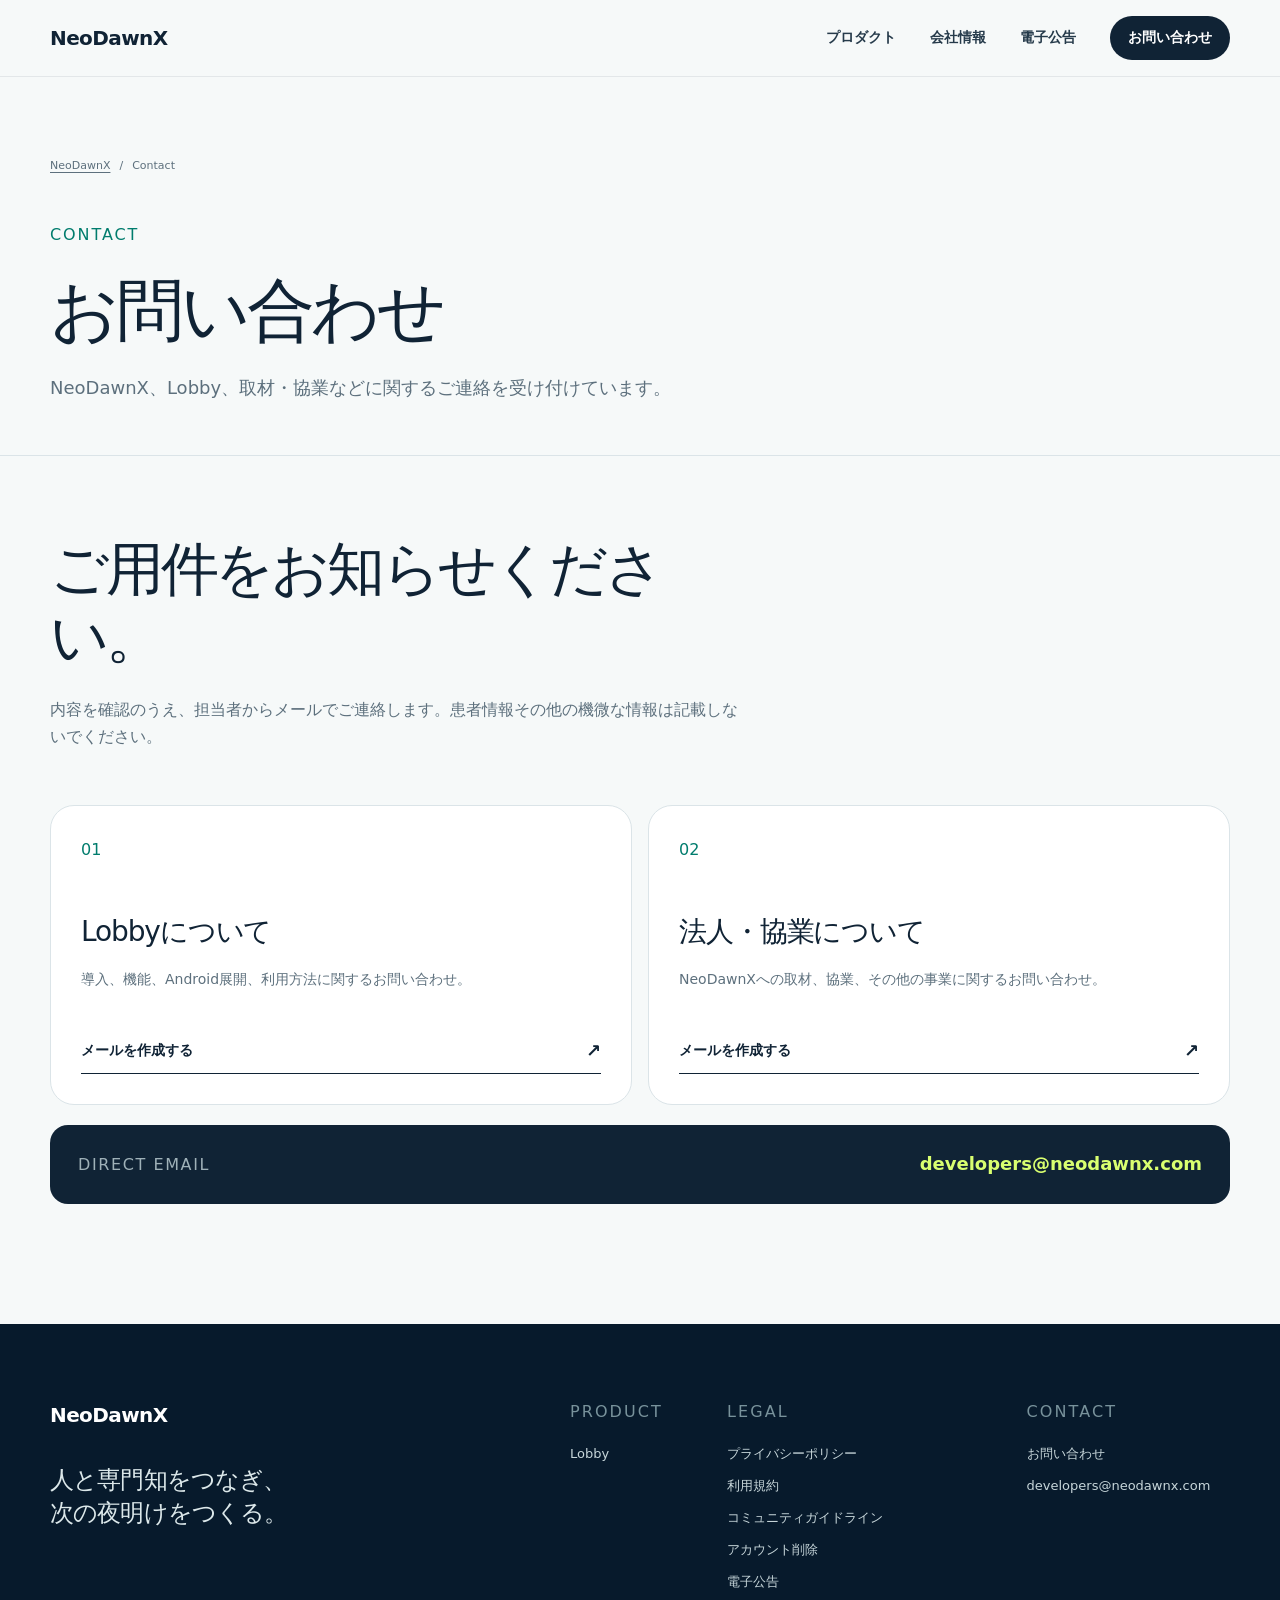
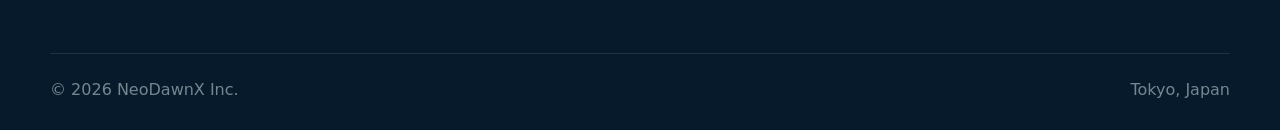
==== contact/index.html @ e112dde9 "deploy: publish NeoDawnX corporate site" ====
<!DOCTYPE html><html lang="ja"><head><meta charSet="utf-8"/><meta name="viewport" content="width=device-width, initial-scale=1"/><link rel="stylesheet" href="/assets/index-BKm-Yd5e.css" data-rsc-css-href="/assets/index-BKm-Yd5e.css" data-precedence="vite-rsc/importer-resources"/><link rel="modulepreload" href="/assets/layout-segment-context-Dtve6tz0.js" crossorigin=""/><link rel="modulepreload" href="/assets/rolldown-runtime-S-ySWqyJ.js" crossorigin=""/><link rel="modulepreload" href="/assets/index-BiZOtPuk.js" crossorigin=""/><link rel="modulepreload" href="/assets/framework-DjPHiq1u.js" crossorigin=""/><title>お問い合わせ | NeoDawnX</title><meta name="description" content="株式会社NeoDawnXおよびLobbyに関するお問い合わせ窓口です。"/><meta property="og:title" content="NeoDawnX — 次の夜明けをつくる"/><meta property="og:description" content="人と専門知をつなぎ、新しい協働の場をつくる。"/><meta property="og:site_name" content="NeoDawnX"/><meta property="og:type" content="website"/><meta property="og:locale" content="ja_JP"/><meta property="og:image" content="https://neodawnx.com/og.png"/><meta property="og:image:width" content="1200"/><meta property="og:image:height" content="630"/><meta property="og:image:alt" content="NeoDawnX — 次の夜明けをつくる"/><meta name="twitter:card" content="summary_large_image"/><meta name="twitter:title" content="NeoDawnX — 次の夜明けをつくる"/><meta name="twitter:description" content="人と専門知をつなぎ、新しい協働の場をつくる。"/><meta name="twitter:image" content="https://neodawnx.com/og.png"/><script>self.__VINEXT_RSC_PARAMS__={}</script><script>self.__VINEXT_RSC_NAV__={"pathname":"/contact","searchParams":[]}</script><link rel="modulepreload" href="/assets/index-BiZOtPuk.js" />
<link rel="preload" href="/assets/_vinext_fonts/geist-8ac0455e797f/geist-ff2310f5.woff2" as="font" type="font/woff2" crossorigin />
<link rel="preload" href="/assets/_vinext_fonts/geist-8ac0455e797f/geist-875ccdd4.woff2" as="font" type="font/woff2" crossorigin />
<link rel="preload" href="/assets/_vinext_fonts/geist-8ac0455e797f/geist-52306abf.woff2" as="font" type="font/woff2" crossorigin />
<link rel="preload" href="/assets/_vinext_fonts/geist-8ac0455e797f/geist-001175b1.woff2" as="font" type="font/woff2" crossorigin />
<link rel="preload" href="/assets/_vinext_fonts/geist-8ac0455e797f/geist-98bbbccb.woff2" as="font" type="font/woff2" crossorigin />
<link rel="preload" href="/assets/_vinext_fonts/geist-mono-00e989178794/geist-mono-f6b33328.woff2" as="font" type="font/woff2" crossorigin />
<link rel="preload" href="/assets/_vinext_fonts/geist-mono-00e989178794/geist-mono-44e03052.woff2" as="font" type="font/woff2" crossorigin />
<link rel="preload" href="/assets/_vinext_fonts/geist-mono-00e989178794/geist-mono-0638449e.woff2" as="font" type="font/woff2" crossorigin />
<link rel="preload" href="/assets/_vinext_fonts/geist-mono-00e989178794/geist-mono-971fb274.woff2" as="font" type="font/woff2" crossorigin />
<link rel="preload" href="/assets/_vinext_fonts/geist-mono-00e989178794/geist-mono-44745446.woff2" as="font" type="font/woff2" crossorigin />
<link rel="preload" href="/assets/_vinext_fonts/geist-mono-00e989178794/geist-mono-013b2f2f.woff2" as="font" type="font/woff2" crossorigin />
<style data-vinext-fonts>/* cyrillic-ext */
@font-face {
  font-family: 'Geist';
  font-style: normal;
  font-weight: 100 900;
  font-display: swap;
  src: url(/assets/_vinext_fonts/geist-8ac0455e797f/geist-ff2310f5.woff2) format('woff2');
  unicode-range: U+0460-052F, U+1C80-1C8A, U+20B4, U+2DE0-2DFF, U+A640-A69F, U+FE2E-FE2F;
}
/* cyrillic */
@font-face {
  font-family: 'Geist';
  font-style: normal;
  font-weight: 100 900;
  font-display: swap;
  src: url(/assets/_vinext_fonts/geist-8ac0455e797f/geist-875ccdd4.woff2) format('woff2');
  unicode-range: U+0301, U+0400-045F, U+0490-0491, U+04B0-04B1, U+2116;
}
/* vietnamese */
@font-face {
  font-family: 'Geist';
  font-style: normal;
  font-weight: 100 900;
  font-display: swap;
  src: url(/assets/_vinext_fonts/geist-8ac0455e797f/geist-52306abf.woff2) format('woff2');
  unicode-range: U+0102-0103, U+0110-0111, U+0128-0129, U+0168-0169, U+01A0-01A1, U+01AF-01B0, U+0300-0301, U+0303-0304, U+0308-0309, U+0323, U+0329, U+1EA0-1EF9, U+20AB;
}
/* latin-ext */
@font-face {
  font-family: 'Geist';
  font-style: normal;
  font-weight: 100 900;
  font-display: swap;
  src: url(/assets/_vinext_fonts/geist-8ac0455e797f/geist-001175b1.woff2) format('woff2');
  unicode-range: U+0100-02BA, U+02BD-02C5, U+02C7-02CC, U+02CE-02D7, U+02DD-02FF, U+0304, U+0308, U+0329, U+1D00-1DBF, U+1E00-1E9F, U+1EF2-1EFF, U+2020, U+20A0-20AB, U+20AD-20C0, U+2113, U+2C60-2C7F, U+A720-A7FF;
}
/* latin */
@font-face {
  font-family: 'Geist';
  font-style: normal;
  font-weight: 100 900;
  font-display: swap;
  src: url(/assets/_vinext_fonts/geist-8ac0455e797f/geist-98bbbccb.woff2) format('woff2');
  unicode-range: U+0000-00FF, U+0131, U+0152-0153, U+02BB-02BC, U+02C6, U+02DA, U+02DC, U+0304, U+0308, U+0329, U+2000-206F, U+20AC, U+2122, U+2191, U+2193, U+2212, U+2215, U+FEFF, U+FFFD;
}

.__font_geist_0tvmz3h { font-family: 'Geist', sans-serif; }

.__variable_geist_0tvmz3h { --font-geist-sans: 'Geist', sans-serif; }

/* cyrillic-ext */
@font-face {
  font-family: 'Geist Mono';
  font-style: normal;
  font-weight: 100 900;
  font-display: swap;
  src: url(/assets/_vinext_fonts/geist-mono-00e989178794/geist-mono-f6b33328.woff2) format('woff2');
  unicode-range: U+0460-052F, U+1C80-1C8A, U+20B4, U+2DE0-2DFF, U+A640-A69F, U+FE2E-FE2F;
}
/* cyrillic */
@font-face {
  font-family: 'Geist Mono';
  font-style: normal;
  font-weight: 100 900;
  font-display: swap;
  src: url(/assets/_vinext_fonts/geist-mono-00e989178794/geist-mono-44e03052.woff2) format('woff2');
  unicode-range: U+0301, U+0400-045F, U+0490-0491, U+04B0-04B1, U+2116;
}
/* symbols2 */
@font-face {
  font-family: 'Geist Mono';
  font-style: normal;
  font-weight: 100 900;
  font-display: swap;
  src: url(/assets/_vinext_fonts/geist-mono-00e989178794/geist-mono-0638449e.woff2) format('woff2');
  unicode-range: U+2000-2001, U+2004-2008, U+200A, U+23B8-23BD, U+2500-259F;
}
/* vietnamese */
@font-face {
  font-family: 'Geist Mono';
  font-style: normal;
  font-weight: 100 900;
  font-display: swap;
  src: url(/assets/_vinext_fonts/geist-mono-00e989178794/geist-mono-971fb274.woff2) format('woff2');
  unicode-range: U+0102-0103, U+0110-0111, U+0128-0129, U+0168-0169, U+01A0-01A1, U+01AF-01B0, U+0300-0301, U+0303-0304, U+0308-0309, U+0323, U+0329, U+1EA0-1EF9, U+20AB;
}
/* latin-ext */
@font-face {
  font-family: 'Geist Mono';
  font-style: normal;
  font-weight: 100 900;
  font-display: swap;
  src: url(/assets/_vinext_fonts/geist-mono-00e989178794/geist-mono-44745446.woff2) format('woff2');
  unicode-range: U+0100-02BA, U+02BD-02C5, U+02C7-02CC, U+02CE-02D7, U+02DD-02FF, U+0304, U+0308, U+0329, U+1D00-1DBF, U+1E00-1E9F, U+1EF2-1EFF, U+2020, U+20A0-20AB, U+20AD-20C0, U+2113, U+2C60-2C7F, U+A720-A7FF;
}
/* latin */
@font-face {
  font-family: 'Geist Mono';
  font-style: normal;
  font-weight: 100 900;
  font-display: swap;
  src: url(/assets/_vinext_fonts/geist-mono-00e989178794/geist-mono-013b2f2f.woff2) format('woff2');
  unicode-range: U+0000-00FF, U+0131, U+0152-0153, U+02BB-02BC, U+02C6, U+02DA, U+02DC, U+0304, U+0308, U+0329, U+2000-206F, U+20AC, U+2122, U+2191, U+2193, U+2212, U+2215, U+FEFF, U+FFFD;
}

.__font_geist_mono_1diim1n { font-family: 'Geist Mono', sans-serif; }

.__variable_geist_mono_1diim1n { --font-geist-mono: 'Geist Mono', sans-serif; }
</style>
</head><body class="__variable_geist_0tvmz3h __variable_geist_mono_1diim1n"><header class="site-header"><div class="shell header-inner"><a href="/" class="brand" aria-label="NeoDawnX ホーム">NeoDawnX</a><nav class="desktop-nav" aria-label="メインナビゲーション"><a href="/products">プロダクト</a><a href="/#company">会社情報</a><a href="/koukoku">電子公告</a><a class="nav-cta" href="/contact">お問い合わせ</a></nav><details class="mobile-nav"><summary aria-label="メニューを開く">Menu</summary><nav aria-label="モバイルナビゲーション"><a href="/products">プロダクト</a><a href="/#company">会社情報</a><a href="/koukoku">電子公告</a><a href="/contact">お問い合わせ</a></nav></details></div></header><main><section class="legal-hero"><div class="shell"><div class="breadcrumbs"><a href="/">NeoDawnX</a><span>/</span><span>Contact</span></div><p class="eyebrow">Contact</p><h1>お問い合わせ</h1><p class="legal-lead">NeoDawnX、Lobby、取材・協業などに関するご連絡を受け付けています。</p></div></section><section class="contact-page shell"><div class="contact-page-intro"><h2>ご用件をお知らせください。</h2><p>内容を確認のうえ、担当者からメールでご連絡します。患者情報その他の機微な情報は記載しないでください。</p></div><div class="contact-options"><article><span>01</span><h3>Lobbyについて</h3><p>導入、機能、Android展開、利用方法に関するお問い合わせ。</p><a href="mailto:developers@neodawnx.com?subject=Lobbyについてのお問い合わせ">メールを作成する <b>↗</b></a></article><article><span>02</span><h3>法人・協業について</h3><p>NeoDawnXへの取材、協業、その他の事業に関するお問い合わせ。</p><a href="mailto:developers@neodawnx.com?subject=NeoDawnXへのお問い合わせ">メールを作成する <b>↗</b></a></article></div><div class="contact-direct"><span>Direct email</span><a href="mailto:developers@neodawnx.com">developers@neodawnx.com</a></div></section></main><footer class="site-footer"><div class="shell footer-grid"><div><a href="/" class="brand brand-light">NeoDawnX</a><p class="footer-statement">人と専門知をつなぎ、<br/>次の夜明けをつくる。</p></div><div class="footer-links"><div><p class="footer-label">Product</p><a href="/products/lobby">Lobby</a></div><div><p class="footer-label">Legal</p><a href="/legal/lobby/privacy">プライバシーポリシー</a><a href="/legal/lobby/terms">利用規約</a><a href="/legal/lobby/community-guidelines">コミュニティガイドライン</a><a href="/legal/lobby/account-deletion">アカウント削除</a><a href="/koukoku">電子公告</a></div><div><p class="footer-label">Contact</p><a href="/contact">お問い合わせ</a><a href="mailto:developers@neodawnx.com">developers@neodawnx.com</a></div></div></div><div class="shell footer-bottom"><span>© <!-- -->2026<!-- --> NeoDawnX Inc.</span><span>Tokyo, Japan</span></div></footer><script id="_R_">import("/assets/index-BiZOtPuk.js")</script></body></html><script>self.__VINEXT_RSC_CHUNKS__=self.__VINEXT_RSC_CHUNKS__||[];self.__VINEXT_RSC_CHUNKS__.push("2:I[\"8c0f216c4604\",[],\"Children\",1]\n3:I[\"15c18cfaeeff\",[],\"LayoutSegmentProvider\",1]\n4:I[\"8c0f216c4604\",[],\"Slot\",1]\n5:I[\"593f344dc510\",[],\"RedirectBoundary\",1]\n:HL[\"/assets/index-BKm-Yd5e.css\",\"style\"]\n")</script><script>self.__VINEXT_RSC_CHUNKS__=self.__VINEXT_RSC_CHUNKS__||[];self.__VINEXT_RSC_CHUNKS__.push("0:{\"__route\":\"route:/contact\",\"__interceptionContext\":null,\"__layoutIds\":[\"layout:/\"],\"__rootLayout\":\"/\",\"page:/contact\":\"$L1\",\"layout:/\":[[[[\"$\",\"link\",\"css:/assets/index-BKm-Yd5e.css\",{\"rel\":\"stylesheet\",\"precedence\":\"vite-rsc/importer-resources\",\"href\":\"/assets/index-BKm-Yd5e.css\",\"data-rsc-css-href\":\"/assets/index-BKm-Yd5e.css\"}],\"$undefined\"],[\"$\",\"html\",null,{\"lang\":\"ja\",\"children\":[\"$\",\"body\",null,{\"className\":\"__variable_geist_0tvmz3h __variable_geist_mono_1diim1n\",\"children\":[\"$\",\"$L2\",null,{}]}]}]],null],\"route:/contact\":[[[\"$\",\"meta\",null,{\"charSet\":\"utf-8\"}],[[\"$\",\"title\",\"0\",{\"children\":\"お問い合わせ | NeoDawnX\"}],[\"$\",\"meta\",\"1\",{\"name\":\"description\",\"content\":\"株式会社NeoDawnXおよびLobbyに関するお問い合わせ窓口です。\"}],[\"$\",\"meta\",\"2\",{\"property\":\"og:title\",\"content\":\"NeoDawnX — 次の夜明けをつくる\"}],[\"$\",\"meta\",\"3\",{\"property\":\"og:description\",\"content\":\"人と専門知をつなぎ、新しい協働の場をつくる。\"}],[\"$\",\"meta\",\"4\",{\"property\":\"og:site_name\",\"content\":\"NeoDawnX\"}],[\"$\",\"meta\",\"5\",{\"property\":\"og:type\",\"content\":\"website\"}],[\"$\",\"meta\",\"6\",{\"property\":\"og:locale\",\"content\":\"ja_JP\"}],[\"$\",\"meta\",\"7\",{\"property\":\"og:image\",\"content\":\"https://neodawnx.com/og.png\"}],[\"$\",\"meta\",\"8\",{\"property\":\"og:image:width\",\"content\":\"1200\"}],[\"$\",\"meta\",\"9\",{\"property\":\"og:image:height\",\"content\":\"630\"}],[\"$\",\"meta\",\"10\",{\"property\":\"og:image:alt\",\"content\":\"NeoDawnX — 次の夜明けをつくる\"}],[\"$\",\"meta\",\"11\",{\"name\":\"twitter:card\",\"content\":\"summary_large_image\"}],[\"$\",\"meta\",\"12\",{\"name\":\"twitter:title\",\"content\":\"NeoDawnX — 次の夜明けをつくる\"}],[\"$\",\"meta\",\"13\",{\"name\":\"twitter:description\",\"content\":\"人と専門知をつなぎ、新しい協働の場をつくる。\"}],[\"$\",\"meta\",\"14\",{\"name\":\"twitter:image\",\"content\":\"https://neodawnx.com/og.png\"}]],[[\"$\",\"meta\",\"0\",{\"name\":\"viewport\",\"content\":\"width=device-width, initial-scale=1\"}]]],[\"$\",\"$L3\",null,{\"segmentMap\":{\"children\":[\"contact\"]},\"children\":[\"$\",\"$L4\",null,{\"id\":\"layout:/\",\"parallelSlots\":\"$undefined\",\"children\":[\"$\",\"$L5\",null,{\"children\":[\"$\",\"$L3\",null,{\"segmentMap\":{\"children\":[]},\"children\":[\"$\",\"$L4\",null,{\"id\":\"page:/contact\"}]}]}]}]}]],\"__layoutFlags\":{\"layout:/\":\"s\"},\"__artifactCompatibility\":{\"schemaVersion\":1,\"graphVersion\":\"app-route-graph:dquwgoyryjrs\",\"deploymentVersion\":\"84a11cf2-878e-4171-9d61-734fe4648c07\",\"appElementsSchemaVersion\":1,\"rscPayloadSchemaVersion\":1,\"rootBoundaryId\":\"/\",\"renderEpoch\":null}}\n")</script><script>self.__VINEXT_RSC_CHUNKS__=self.__VINEXT_RSC_CHUNKS__||[];self.__VINEXT_RSC_CHUNKS__.push("1:[[\"$\",\"header\",null,{\"className\":\"site-header\",\"children\":[\"$\",\"div\",null,{\"className\":\"shell header-inner\",\"children\":[[\"$\",\"a\",null,{\"href\":\"/\",\"className\":\"brand\",\"aria-label\":\"NeoDawnX ホーム\",\"children\":\"NeoDawnX\"}],[\"$\",\"nav\",null,{\"className\":\"desktop-nav\",\"aria-label\":\"メインナビゲーション\",\"children\":[[\"$\",\"a\",null,{\"href\":\"/products\",\"children\":\"プロダクト\"}],[\"$\",\"a\",null,{\"href\":\"/#company\",\"children\":\"会社情報\"}],[\"$\",\"a\",null,{\"href\":\"/koukoku\",\"children\":\"電子公告\"}],[\"$\",\"a\",null,{\"className\":\"nav-cta\",\"href\":\"/contact\",\"children\":\"お問い合わせ\"}]]}],[\"$\",\"details\",null,{\"className\":\"mobile-nav\",\"children\":[[\"$\",\"summary\",null,{\"aria-label\":\"メニューを開く\",\"children\":\"Menu\"}],[\"$\",\"nav\",null,{\"aria-label\":\"モバイルナビゲーション\",\"children\":[[\"$\",\"a\",null,{\"href\":\"/products\",\"children\":\"プロダクト\"}],[\"$\",\"a\",null,{\"href\":\"/#company\",\"children\":\"会社情報\"}],[\"$\",\"a\",null,{\"href\":\"/koukoku\",\"children\":\"電子公告\"}],[\"$\",\"a\",null,{\"href\":\"/contact\",\"children\":\"お問い合わせ\"}]]}]]}]]}]}],[\"$\",\"main\",null,{\"children\":[[\"$\",\"section\",null,{\"className\":\"legal-hero\",\"children\":[\"$\",\"div\",null,{\"className\":\"shell\",\"children\":[[\"$\",\"div\",null,{\"className\":\"breadcrumbs\",\"children\":[[\"$\",\"a\",null,{\"href\":\"/\",\"children\":\"NeoDawnX\"}],[\"$\",\"span\",null,{\"children\":\"/\"}],[\"$\",\"span\",null,{\"children\":\"Contact\"}]]}],[\"$\",\"p\",null,{\"className\":\"eyebrow\",\"children\":\"Contact\"}],[\"$\",\"h1\",null,{\"children\":\"お問い合わせ\"}],[\"$\",\"p\",null,{\"className\":\"legal-lead\",\"children\":\"NeoDawnX、Lobby、取材・協業などに関するご連絡を受け付けています。\"}]]}]}],[\"$\",\"section\",null,{\"className\":\"contact-page shell\",\"children\":[[\"$\",\"div\",null,{\"className\":\"contact-page-intro\",\"children\":[[\"$\",\"h2\",null,{\"children\":\"ご用件をお知らせください。\"}],[\"$\",\"p\",null,{\"children\":\"内容を確認のうえ、担当者からメールでご連絡します。患者情報その他の機微な情報は記載しないでください。\"}]]}],[\"$\",\"div\",null,{\"className\":\"contact-options\",\"children\":[[\"$\",\"article\",null,{\"children\":[[\"$\",\"span\",null,{\"children\":\"01\"}],[\"$\",\"h3\",null,{\"children\":\"Lobbyについて\"}],[\"$\",\"p\",null,{\"children\":\"導入、機能、Android展開、利用方法に関するお問い合わせ。\"}],[\"$\",\"a\",null,{\"href\":\"mailto:developers@neodawnx.com?subject=Lobbyについてのお問い合わせ\",\"children\":[\"メールを作成する \",[\"$\",\"b\",null,{\"children\":\"↗\"}]]}]]}],[\"$\",\"article\",null,{\"children\":[[\"$\",\"span\",null,{\"children\":\"02\"}],[\"$\",\"h3\",null,{\"children\":\"法人・協業について\"}],[\"$\",\"p\",null,{\"children\":\"NeoDawnXへの取材、協業、その他の事業に関するお問い合わせ。\"}],[\"$\",\"a\",null,{\"href\":\"mailto:developers@neodawnx.com?subject=NeoDawnXへのお問い合わせ\",\"children\":[\"メールを作成する \",[\"$\",\"b\",null,{\"children\":\"↗\"}]]}]]}]]}],[\"$\",\"div\",null,{\"className\":\"contact-direct\",\"children\":[[\"$\",\"span\",null,{\"children\":\"Direct email\"}],[\"$\",\"a\",null,{\"href\":\"mailto:developers@neodawnx.com\",\"children\":\"developers@neodawnx.com\"}]]}]]}]]}],[\"$\",\"footer\",null,{\"className\":\"site-footer\",\"children\":[[\"$\",\"div\",null,{\"className\":\"shell footer-grid\",\"children\":[[\"$\",\"div\",null,{\"children\":[[\"$\",\"a\",null,{\"href\":\"/\",\"className\":\"brand brand-light\",\"children\":\"NeoDawnX\"}],[\"$\",\"p\",null,{\"className\":\"footer-statement\",\"children\":[\"人と専門知をつなぎ、\",[\"$\",\"br\",null,{}],\"次の夜明けをつくる。\"]}]]}],[\"$\",\"div\",null,{\"className\":\"footer-links\",\"children\":[[\"$\",\"div\",null,{\"children\":[[\"$\",\"p\",null,{\"className\":\"footer-label\",\"children\":\"Product\"}],[\"$\",\"a\",null,{\"href\":\"/products/lobby\",\"children\":\"Lobby\"}]]}],[\"$\",\"div\",null,{\"children\":[[\"$\",\"p\",null,{\"className\":\"footer-label\",\"children\":\"Legal\"}],[\"$\",\"a\",null,{\"href\":\"/legal/lobby/privacy\",\"children\":\"プライバシーポリシー\"}],[\"$\",\"a\",null,{\"href\":\"/legal/lobby/terms\",\"children\":\"利用規約\"}],[\"$\",\"a\",null,{\"href\":\"/legal/lobby/community-guidelines\",\"children\":\"コミュニティガイドライン\"}],[\"$\",\"a\",null,{\"href\":\"/legal/lobby/account-deletion\",\"children\":\"アカウント削除\"}],[\"$\",\"a\",null,{\"href\":\"/koukoku\",\"children\":\"電子公告\"}]]}],[\"$\",\"div\",null,{\"children\":[[\"$\",\"p\",null,{\"className\":\"footer-label\",\"children\":\"Contact\"}],[\"$\",\"a\",null,{\"href\":\"/contact\",\"children\":\"お問い合わせ\"}],[\"$\",\"a\",null,{\"href\":\"mailto:developers@neodawnx.com\",\"children\":\"developers@neodawnx.com\"}]]}]]}]]}],[\"$\",\"div\",null,{\"className\":\"shell footer-bottom\",\"children\":[[\"$\",\"span\",null,{\"children\":[\"© \",2026,\" NeoDawnX Inc.\"]}],[\"$\",\"span\",null,{\"children\":\"Tokyo, Japan\"}]]}]]}]]\n")</script><script>self.__VINEXT_RSC_DONE__=true</script>
---- assets/index-BKm-Yd5e.css ----
/*! tailwindcss v4.2.1 | MIT License | https://tailwindcss.com */
@layer theme{:root,:host{--font-sans:ui-sans-serif, system-ui, sans-serif, "Apple Color Emoji", "Segoe UI Emoji", "Segoe UI Symbol", "Noto Color Emoji";--font-mono:ui-monospace, SFMono-Regular, Menlo, Monaco, Consolas, "Liberation Mono", "Courier New", monospace;--spacing:.25rem;--default-font-family:var(--font-sans);--default-mono-font-family:var(--font-mono)}}@layer base{*,:after,:before,::backdrop{box-sizing:border-box;border:0 solid;margin:0;padding:0}::file-selector-button{box-sizing:border-box;border:0 solid;margin:0;padding:0}html,:host{-webkit-text-size-adjust:100%;tab-size:4;line-height:1.5;font-family:var(--default-font-family,ui-sans-serif, system-ui, sans-serif, "Apple Color Emoji", "Segoe UI Emoji", "Segoe UI Symbol", "Noto Color Emoji");font-feature-settings:var(--default-font-feature-settings,normal);font-variation-settings:var(--default-font-variation-settings,normal);-webkit-tap-highlight-color:transparent}hr{height:0;color:inherit;border-top-width:1px}abbr:where([title]){-webkit-text-decoration:underline dotted;text-decoration:underline dotted}h1,h2,h3,h4,h5,h6{font-size:inherit;font-weight:inherit}a{color:inherit;-webkit-text-decoration:inherit;-webkit-text-decoration:inherit;-webkit-text-decoration:inherit;-webkit-text-decoration:inherit;text-decoration:inherit}b,strong{font-weight:bolder}code,kbd,samp,pre{font-family:var(--default-mono-font-family,ui-monospace, SFMono-Regular, Menlo, Monaco, Consolas, "Liberation Mono", "Courier New", monospace);font-feature-settings:var(--default-mono-font-feature-settings,normal);font-variation-settings:var(--default-mono-font-variation-settings,normal);font-size:1em}small{font-size:80%}sub,sup{vertical-align:baseline;font-size:75%;line-height:0;position:relative}sub{bottom:-.25em}sup{top:-.5em}table{text-indent:0;border-color:inherit;border-collapse:collapse}:-moz-focusring{outline:auto}progress{vertical-align:baseline}summary{display:list-item}ol,ul,menu{list-style:none}img,svg,video,canvas,audio,iframe,embed,object{vertical-align:middle;display:block}img,video{max-width:100%;height:auto}button,input,select,optgroup,textarea{font:inherit;font-feature-settings:inherit;font-variation-settings:inherit;letter-spacing:inherit;color:inherit;opacity:1;background-color:#0000;border-radius:0}::file-selector-button{font:inherit;font-feature-settings:inherit;font-variation-settings:inherit;letter-spacing:inherit;color:inherit;opacity:1;background-color:#0000;border-radius:0}:where(select:is([multiple],[size])) optgroup{font-weight:bolder}:where(select:is([multiple],[size])) optgroup option{padding-inline-start:20px}::file-selector-button{margin-inline-end:4px}::placeholder{opacity:1}@supports (not ((-webkit-appearance:-apple-pay-button))) or (contain-intrinsic-size:1px){::placeholder{color:currentColor}@supports (color:color-mix(in lab, red, red)){::placeholder{color:color-mix(in oklab, currentcolor 50%, transparent)}}}textarea{resize:vertical}::-webkit-search-decoration{-webkit-appearance:none}::-webkit-date-and-time-value{min-height:1lh;text-align:inherit}::-webkit-datetime-edit{display:inline-flex}::-webkit-datetime-edit-fields-wrapper{padding:0}::-webkit-datetime-edit{padding-block:0}::-webkit-datetime-edit-year-field{padding-block:0}::-webkit-datetime-edit-month-field{padding-block:0}::-webkit-datetime-edit-day-field{padding-block:0}::-webkit-datetime-edit-hour-field{padding-block:0}::-webkit-datetime-edit-minute-field{padding-block:0}::-webkit-datetime-edit-second-field{padding-block:0}::-webkit-datetime-edit-millisecond-field{padding-block:0}::-webkit-datetime-edit-meridiem-field{padding-block:0}::-webkit-calendar-picker-indicator{line-height:1}:-moz-ui-invalid{box-shadow:none}button,input:where([type=button],[type=reset],[type=submit]){appearance:button}::file-selector-button{appearance:button}::-webkit-inner-spin-button{height:auto}::-webkit-outer-spin-button{height:auto}[hidden]:where(:not([hidden=until-found])){display:none!important}}@layer components;@layer utilities{.static{position:static}.start{inset-inline-start:var(--spacing)}.contents{display:contents}.table{display:table}}:root{--ink:#102335;--ink-2:#263b4b;--muted:#5d707d;--line:#dbe4e8;--paper:#f6f9f9;--white:#fff;--teal:#00a58f;--teal-dark:#007c6d;--acid:#d9ff70;--navy:#071a2c;--font-sans:var(--font-geist-sans),"Hiragino Sans","Yu Gothic",sans-serif;--font-mono:var(--font-geist-mono),monospace}*{box-sizing:border-box}html{scroll-behavior:auto}body{background:var(--paper);color:var(--ink);font-family:var(--font-sans);-webkit-font-smoothing:antialiased;margin:0;font-size:16px;line-height:1.7}a{color:inherit;text-decoration:none}button,input,textarea,select{font:inherit}::selection{background:var(--acid);color:var(--ink)}.shell{width:min(1180px,100% - 48px);margin:0 auto}.site-header{z-index:40;-webkit-backdrop-filter:blur(18px);backdrop-filter:blur(18px);background:#f6f9f9e0;border-bottom:1px solid #10233514;position:sticky;top:0}.header-inner{justify-content:space-between;align-items:center;height:76px;display:flex}.brand{letter-spacing:-.03em;align-items:center;font-size:20px;font-weight:720;display:inline-flex}.desktop-nav{align-items:center;gap:34px;font-size:14px;font-weight:600;display:flex}.desktop-nav a:not(.nav-cta){color:var(--ink-2)}.desktop-nav a:hover{color:var(--teal-dark)}.nav-cta{background:var(--ink);color:#fff;border-radius:999px;padding:10px 18px}.mobile-nav{display:none;position:relative}.mobile-nav summary{font:600 13px var(--font-mono);border:1px solid var(--line);cursor:pointer;border-radius:999px;padding:8px 13px;list-style:none}.mobile-nav summary::-webkit-details-marker{display:none}.mobile-nav nav{border:1px solid var(--line);background:#fff;border-radius:18px;min-width:220px;padding:12px;display:grid;position:absolute;top:48px;right:0;box-shadow:0 20px 50px #091f2d24}.mobile-nav nav a{border-radius:10px;padding:12px}.mobile-nav nav a:hover{background:var(--paper)}.hero{align-items:center;min-height:720px;padding:104px 0 92px;display:flex;position:relative;overflow:hidden}.hero:after{content:"";background:linear-gradient(90deg,transparent,var(--line),transparent);height:1px;position:absolute;inset:auto 0 0}.hero-grid{z-index:2;grid-template-columns:1.1fr .9fr;align-items:center;gap:80px;display:grid;position:relative}.eyebrow{font:650 12px/1.2 var(--font-mono);letter-spacing:.12em;text-transform:uppercase;color:var(--teal-dark);align-items:center;gap:9px;margin:0 0 26px;display:flex}.status-dot{background:var(--teal);border-radius:50%;width:7px;height:7px;box-shadow:0 0 0 5px #00a58f1f}.hero h1,.lobby-hero h1{letter-spacing:-.065em;max-width:760px;margin:0;font-size:clamp(48px,6vw,78px);font-weight:710;line-height:1.08}.hero h1 em,.lobby-hero h1 em{color:var(--teal-dark);font-style:normal}.hero-lead{color:var(--muted);max-width:600px;margin:30px 0 0;font-size:19px;line-height:1.8}.hero-actions{flex-wrap:wrap;align-items:center;gap:12px;margin-top:38px;display:flex}.button{border-radius:999px;justify-content:center;align-items:center;gap:18px;min-height:50px;padding:13px 22px;font-size:14px;font-weight:700;transition:transform .2s,background .2s,color .2s;display:inline-flex}.button:hover{transform:translateY(-2px)}.button-primary{background:var(--ink);color:#fff}.button-primary:hover{background:var(--teal-dark)}.button-ghost{border:1px solid var(--line);background:#fff9}.hero-glow{filter:blur(1px);border-radius:50%;position:absolute}.hero-glow-one{background:radial-gradient(circle,#d9ff702b,#0000 68%);width:540px;height:540px;top:-160px;left:-170px}.hero-glow-two{background:radial-gradient(circle,#00a58f24,#0000 68%);width:460px;height:460px;bottom:-120px;right:-100px}.orbit-stage{aspect-ratio:1;place-items:center;max-width:500px;margin:auto;display:grid;position:relative}.orbit{border:1px solid #10233526;border-radius:50%;position:absolute}.orbit-outer{inset:3%}.orbit-inner{border-style:dashed;animation:30s linear infinite spin;inset:23%}.core{background:var(--ink);color:#fff;width:170px;height:170px;font:600 10px var(--font-mono);letter-spacing:.12em;text-transform:uppercase;border-radius:50%;flex-direction:column;justify-content:center;align-items:center;display:flex;position:relative;box-shadow:0 25px 80px #071a2c38}.core:after{content:"";border:1px solid #ffffff1f;border-radius:50%;position:absolute;inset:12px}.core strong{color:var(--acid);font-size:44px;font-weight:500;line-height:1.1}.orbit-chip{border:1px solid var(--line);font:600 12px var(--font-mono);background:#fff;border-radius:999px;align-items:center;gap:9px;padding:9px 15px 9px 9px;display:flex;position:absolute;box-shadow:0 14px 40px #0f2a361a}.orbit-chip span{background:var(--paper);width:28px;height:28px;color:var(--teal-dark);border-radius:50%;place-items:center;font-size:9px;display:grid}.chip-one{top:5%;left:35%}.chip-two{bottom:28%;right:-2%}.chip-three{bottom:18%;left:-2%}@keyframes spin{to{transform:rotate(360deg)}}.product-section{background:#fff;padding:132px 0}.product-grid{grid-template-columns:.72fr 1.28fr;align-items:center;gap:78px;display:grid}.product-brand-lockup{align-items:center;gap:16px;margin:0 0 28px;display:flex}.product-brand-lockup img{object-fit:cover;border-radius:22%;width:72px;height:72px;display:block;box-shadow:0 12px 28px #4c5ea62e}.product-brand-lockup p{margin:0;line-height:1.1;display:grid}.product-brand-lockup span{font:650 10px var(--font-mono);letter-spacing:.12em;text-transform:uppercase;color:var(--teal-dark)}.product-brand-lockup strong{letter-spacing:-.03em;margin-top:7px;font-size:20px}.section-copy h2,.company-section h2,.lobby-intro h2,.safety-section h2{letter-spacing:-.055em;margin:0 0 28px;font-size:clamp(38px,5vw,62px);line-height:1.14}.section-copy>p:not(.eyebrow){color:var(--muted);font-size:17px}.feature-list{border-top:1px solid var(--line);margin:35px 0;padding:0;list-style:none}.feature-list li{border-bottom:1px solid var(--line);gap:14px;padding:15px 0;font-size:14px;font-weight:600;display:flex}.feature-list span{font:600 10px var(--font-mono);color:var(--teal-dark)}.text-link{border-bottom:1px solid var(--ink);align-items:center;gap:30px;padding-bottom:6px;font-size:14px;font-weight:700;display:inline-flex}.app-window{background:#f8fbfb;border:1px solid #d7e0e3;border-radius:24px;overflow:hidden;transform:rotate(.8deg);box-shadow:0 30px 90px #14323e26}.window-top{border-bottom:1px solid var(--line);background:#fff;align-items:center;gap:6px;height:47px;padding:0 17px;display:flex}.window-top>span{background:#ccd6d9;border-radius:50%;width:7px;height:7px}.window-top b{margin-left:12px;font-size:11px}.window-body{grid-template-columns:60px 1fr 155px;min-height:510px;display:grid}.mock-sidebar{background:var(--ink);flex-direction:column;align-items:center;gap:21px;padding:18px 0;display:flex}.mock-logo{background:var(--acid);border-radius:9px;place-items:center;width:29px;height:29px;font-weight:800;display:grid}.mock-sidebar i{border:1px solid #ffffff61;border-radius:5px;width:16px;height:16px;display:block}.mock-sidebar i.active{background:var(--teal);border-color:var(--teal)}.mock-avatar{background:#acc1c7;border-radius:50%;width:26px;height:26px;margin-top:auto}.mock-main{padding:24px}.mock-head{justify-content:space-between;align-items:center;display:flex}.mock-head small,.mock-user small,.mock-event small{color:#81949b;font-size:8px;display:block}.mock-head strong{font-size:17px}.mock-head button{background:var(--ink);color:#fff;border:0;border-radius:99px;padding:8px 12px;font-size:8px}.mock-stories{gap:9px;margin:20px 0;display:flex}.mock-stories span{background:linear-gradient(135deg,#a2d9d2,#d9ff70);border:3px solid #fff;border-radius:50%;width:35px;height:35px;box-shadow:0 0 0 1px #d5e1e4}.mock-card{background:#fff;border:1px solid #e1e8ea;border-radius:15px;padding:16px}.mock-user{align-items:center;gap:9px;display:flex}.mock-user i{background:#bdd6d3;border-radius:50%;width:27px;height:27px}.mock-user b{font-size:9px;display:block}.mock-card h3{margin:14px 0 4px;font-size:14px}.mock-card p{color:#71858d;margin:0 0 13px;font-size:9px}.mock-image{background:linear-gradient(135deg,var(--ink),#134a57);height:170px;color:var(--acid);border-radius:11px;align-items:flex-end;padding:17px;display:flex}.mock-image span{letter-spacing:-.04em;font-size:21px;font-weight:750;line-height:1.05}.mock-panel{border-left:1px solid var(--line);background:#fff;padding:24px 14px}.mock-panel>small{font:600 7px var(--font-mono);letter-spacing:.12em;color:#72858c;margin:3px 0 14px;display:block}.mock-event{align-items:center;gap:10px;margin-bottom:16px;display:flex}.mock-event>b{width:28px;height:32px;color:var(--teal-dark);background:#e8f4f2;border-radius:8px;place-items:center;font-size:11px;display:grid}.mock-event>span{font-size:8px;font-weight:650}.mock-people{flex-wrap:wrap;gap:7px;display:flex}.mock-people i{background:#c3d7da;border-radius:50%;width:25px;height:25px}.mock-people i:nth-child(2){background:#d9ff70}.mock-people i:nth-child(3){background:#9bcac5}.company-section{grid-template-columns:.65fr 1.35fr;gap:90px;padding:132px 0;display:grid}.company-content{max-width:700px}.company-lead{letter-spacing:-.025em;margin:0 0 48px;font-size:24px;line-height:1.55}.company-content dl{border-top:1px solid var(--line);margin:0}.company-content dl>div,.notice-company>div{border-bottom:1px solid var(--line);grid-template-columns:140px 1fr;padding:15px 0;display:grid}dt{color:var(--muted);font-size:13px}dd{margin:0;font-size:14px;font-weight:550}.company-content a{text-underline-offset:4px;text-decoration:underline}.closing-cta{background:var(--acid);padding:100px 0}.closing-cta .eyebrow{color:var(--ink)}.closing-cta h2{letter-spacing:-.065em;margin:0;font-size:clamp(48px,7vw,90px);line-height:1}.closing-cta a{float:right;background:var(--ink);color:#fff;border-radius:50%;justify-content:center;align-items:center;gap:8px;width:128px;height:128px;margin-top:-55px;font-size:13px;font-weight:700;transition:transform .25s;display:flex}.closing-cta a:hover{transform:rotate(5deg)scale(1.04)}.site-footer{background:var(--navy);color:#dce8ea;padding:74px 0 26px}.brand-light{color:#fff}.footer-grid{grid-template-columns:.8fr 1.2fr;gap:80px;display:grid}.footer-statement{letter-spacing:-.035em;margin:32px 0;font-size:24px;line-height:1.4}.footer-links{grid-template-columns:.6fr 1.3fr 1fr;gap:35px;display:grid}.footer-links>div{flex-direction:column;align-items:flex-start;gap:10px;display:flex}.footer-label{font:600 10px var(--font-mono);letter-spacing:.13em;color:#78929b;text-transform:uppercase;margin:0 0 8px}.footer-links a{color:#c7d6da;font-size:13px}.footer-links a:hover{color:var(--acid)}.footer-bottom{color:#718890;font:500 10px var(--font-mono);border-top:1px solid #ffffff1a;justify-content:space-between;margin-top:60px;padding-top:22px;display:flex}.lobby-hero{background:var(--navy);color:#fff;padding:105px 0 110px;overflow:hidden}.lobby-hero .eyebrow{color:#73dbc9}.lobby-hero-grid{grid-template-columns:1.15fr .85fr;align-items:center;gap:70px;display:grid}.lobby-hero h1 em{color:#73dbc9}.lobby-hero .hero-lead{color:#aec1c7}.lobby-hero .button-primary{background:var(--acid);color:var(--ink)}.lobby-icon-stage{aspect-ratio:1;place-items:center;width:min(440px,94%);margin:auto;display:grid;position:relative}.lobby-icon-stage:before{content:"";filter:blur(22px);background:radial-gradient(circle,#7d90ff40,#0000 70%);border-radius:50%;position:absolute;inset:14%}.lobby-icon-stage img{object-fit:cover;z-index:2;border-radius:22%;width:68%;height:68%;display:block;position:relative;box-shadow:0 34px 90px #0000006b}.lobby-icon-orbit{border:1px solid #ffffff21;border-radius:50%;position:absolute}.lobby-icon-orbit-outer{inset:0}.lobby-icon-orbit-inner{border-style:dashed;border-color:#94a3ff52;animation:34s linear infinite spin;inset:11%}.lobby-icon-note{z-index:3;font:600 9px var(--font-mono);letter-spacing:.08em;color:#dbe3ff;white-space:nowrap;background:#071a2cd1;border:1px solid #ffffff26;border-radius:999px;padding:9px 13px;position:absolute;bottom:6%;right:-2%;box-shadow:0 12px 35px #0003}.lobby-intro{text-align:center;padding:120px 0 70px}.lobby-intro .eyebrow{justify-content:center}.lobby-intro p:last-child{max-width:680px;color:var(--muted);margin:0 auto;font-size:18px}.feature-panels{grid-template-columns:repeat(3,1fr);gap:14px;padding-bottom:130px;display:grid}.feature-panel{border-radius:24px;min-height:390px;padding:26px;position:relative;overflow:hidden}.feature-number{font:600 10px var(--font-mono);opacity:.6}.feature-icon{background:#ffffffb8;border-radius:15px;place-items:center;width:48px;height:48px;margin:42px 0 20px;font-size:22px;display:grid}.feature-panel h3{letter-spacing:-.045em;margin:0 0 10px;font-size:32px}.feature-panel>p{max-width:300px;font-size:14px;line-height:1.7}.feature-social{background:#d9f1ed}.feature-message{background:#e7efbf}.feature-calendar{background:#dfe9ee}.mini-feed{background:#fff;border-radius:14px;grid-template-columns:36px 1fr;gap:7px;height:70px;padding:13px;display:grid;position:absolute;bottom:22px;left:26px;right:26px}.mini-feed i{background:#acd2cd;border-radius:50%;grid-row:1/3;width:36px;height:36px}.mini-feed span{background:#dbe5e7;border-radius:9px;height:8px}.mini-feed span:last-child{width:55%}.mini-chat{gap:8px;display:grid;position:absolute;bottom:25px;left:26px;right:26px}.mini-chat span{background:#fff;border-radius:14px 14px 14px 3px;width:65%;padding:9px 12px;font-size:9px}.mini-chat span:last-child{background:var(--ink);color:#fff;border-radius:14px 14px 3px;justify-self:end;width:auto}.mini-calendar{background:#fff;border-radius:15px;align-items:center;gap:12px;padding:12px;display:flex;position:absolute;bottom:25px;left:26px;right:26px}.mini-calendar b{background:var(--ink);width:42px;height:42px;color:var(--acid);border-radius:12px;place-items:center;display:grid}.mini-calendar span{font-size:10px;font-weight:700}.mini-calendar small{color:var(--muted);display:block}.safety-section{background:#fff;padding:120px 0}.safety-grid{grid-template-columns:1fr 1fr;gap:100px;display:grid}.safety-grid>div:last-child>p{color:var(--muted);margin-top:40px;font-size:17px}.safety-links{border-top:1px solid var(--line);margin-top:35px}.safety-links a{border-bottom:1px solid var(--line);justify-content:space-between;padding:15px 0;font-size:14px;font-weight:700;display:flex}.product-legal{color:var(--muted);justify-content:space-between;gap:30px;padding:30px 0 70px;font-size:12px;display:flex}.product-legal a{color:var(--ink);font-weight:700}.products-hero{border-bottom:1px solid var(--line);padding:100px 0 82px}.products-hero h1{letter-spacing:-.065em;max-width:900px;margin:0;font-size:clamp(48px,7vw,78px);line-height:1.08}.products-hero>div>p:last-child{max-width:620px;color:var(--muted);margin:28px 0 0;font-size:18px}.products-list{padding:76px 0 130px}.product-card{border:1px solid var(--line);background:#fff;border-radius:28px;grid-template-columns:minmax(300px,.78fr) 1.22fr;min-height:520px;transition:transform .25s,box-shadow .25s;display:grid;overflow:hidden}.product-card:hover{transform:translateY(-4px);box-shadow:0 28px 80px #14323e21}.product-card-visual{background:linear-gradient(150deg,#e8edff,#f8f9ff);place-items:center;padding:70px;display:grid}.product-card-visual img{border-radius:22%;width:min(320px,100%);height:auto;display:block;box-shadow:0 28px 70px #46549c3d}.product-card-copy{flex-direction:column;justify-content:center;align-items:flex-start;padding:70px;display:flex}.product-card-copy>p{font:600 10px var(--font-mono);letter-spacing:.1em;text-transform:uppercase;color:var(--teal-dark);margin:0 0 35px}.product-card-copy>p span{margin-right:16px}.product-card h2{letter-spacing:-.06em;margin:0;font-size:64px;line-height:1}.product-card-copy>strong{letter-spacing:-.025em;margin-top:20px;font-size:22px}.product-card-description{max-width:560px;color:var(--muted);margin-top:20px;font-size:15px}.product-card-link{border-bottom:1px solid var(--ink);align-items:center;gap:35px;margin-top:38px;padding-bottom:6px;font-size:14px;font-weight:700;display:inline-flex}.product-card-link b{font-size:17px}.legal-hero{border-bottom:1px solid var(--line);padding:80px 0 52px}.breadcrumbs{color:var(--muted);gap:9px;margin-bottom:45px;font-size:11px;display:flex}.breadcrumbs a{text-underline-offset:3px;text-decoration:underline}.legal-hero h1{letter-spacing:-.055em;margin:0;font-size:clamp(42px,6vw,68px);line-height:1.1}.legal-lead{color:var(--muted);max-width:630px;margin:24px 0 0;font-size:18px}.legal-layout{grid-template-columns:minmax(0,780px) 1fr;padding:66px 0 120px;display:grid}.legal-article{grid-column:1}.legal-article h2{letter-spacing:-.03em;margin:58px 0 18px;padding-top:8px;font-size:25px;line-height:1.35}.legal-article h2:first-child{margin-top:0}.legal-article h3{margin:34px 0 12px;font-size:18px}.legal-article p,.legal-article li{color:var(--ink-2);font-size:15px;line-height:1.9}.legal-article ul,.legal-article ol{margin:14px 0 24px;padding-left:1.5em}.legal-article li+li{margin-top:7px}.contact-card{border:1px solid var(--line);background:#fff;border-radius:18px;flex-direction:column;margin:25px 0;padding:22px;display:flex}.contact-card span{font:600 10px var(--font-mono);letter-spacing:.1em;color:var(--muted);text-transform:uppercase}.contact-card a{color:var(--teal-dark);margin-top:5px;font-size:20px;font-weight:700}.notice-status{border:1px solid var(--line);background:#fff;border-radius:20px;align-items:flex-start;gap:20px;padding:28px;display:flex}.notice-status>span{background:var(--teal);border-radius:50%;width:12px;height:12px;margin-top:11px;box-shadow:0 0 0 7px #00a58f1a}.notice-status h2{margin:0 0 7px;padding:0;font-size:22px}.notice-status p{margin:0}.notice-company{border-top:1px solid var(--line);margin:0}@media (width<=900px){.desktop-nav{display:none}.mobile-nav{display:block}.hero{min-height:auto;padding:75px 0}.hero-grid,.product-grid,.company-section,.lobby-hero-grid,.safety-grid,.product-card{grid-template-columns:1fr}.hero-grid{gap:45px}.orbit-stage{width:min(440px,100%)}.product-grid{gap:60px}.company-section{gap:25px}.footer-grid,.feature-panels{grid-template-columns:1fr}.feature-panel{min-height:350px}.legal-layout{grid-template-columns:1fr}.window-body{grid-template-columns:50px 1fr}.mock-panel{display:none}.product-card-visual{padding:65px}.product-card-copy{padding:55px}}@media (width<=640px){.shell{width:min(100% - 32px,1180px)}.header-inner{height:66px}.hero h1,.lobby-hero h1{font-size:45px}.hero-lead{font-size:17px}.orbit-chip{font-size:10px}.core{width:135px;height:135px;font-size:8px}.core strong{font-size:36px}.product-section,.company-section,.safety-section{padding:88px 0}.product-grid{gap:42px}.product-brand-lockup img{width:64px;height:64px}.window-body{min-height:420px}.mock-main{padding:16px}.mock-image{height:130px}.company-lead{font-size:20px}.company-content dl>div,.notice-company>div{grid-template-columns:100px 1fr}.closing-cta{padding:80px 0}.closing-cta h2{font-size:53px}.closing-cta a{float:none;border-radius:999px;width:auto;height:50px;margin:35px 0 0}.footer-grid{gap:40px}.footer-links{grid-template-columns:1fr 1fr}.footer-links>div:last-child{grid-column:1/-1}.lobby-hero{padding:75px 0 90px}.lobby-icon-stage{width:min(390px,100%);margin-top:24px}.lobby-icon-note{font-size:8px;bottom:4%;right:2%}.lobby-intro{padding:85px 0 50px}.feature-panels{padding-bottom:90px}.safety-grid{gap:25px}.product-legal{flex-direction:column}.products-hero{padding:70px 0 55px}.products-hero h1{font-size:44px}.products-list{padding:40px 0 88px}.product-card{border-radius:22px;min-height:auto}.product-card-visual{padding:42px}.product-card-visual img{width:min(250px,80%)}.product-card-copy{padding:36px 28px 42px}.product-card-copy>p{margin-bottom:26px}.product-card h2{font-size:50px}.product-card-copy>strong{font-size:19px}.legal-hero{padding:55px 0 35px}.breadcrumbs{margin-bottom:30px}.legal-layout{padding:45px 0 85px}.legal-article h2{margin-top:45px;font-size:22px}.contact-card a{word-break:break-all;font-size:15px}}.lobby-ui-gallery{width:100%;margin:0 auto}.lobby-ui-gallery-top{justify-content:space-between;align-items:center;gap:16px;margin-bottom:16px;display:flex}.lobby-ui-gallery-top>div:first-child{line-height:1.2;display:grid}.lobby-ui-gallery-top strong{letter-spacing:-.02em;font-size:14px}.lobby-ui-gallery-top span{font:600 8px var(--font-mono);letter-spacing:.1em;text-transform:uppercase;color:var(--muted);margin-top:4px}.lobby-ui-gallery-tabs{border:1px solid var(--line);background:var(--paper);border-radius:999px;gap:5px;padding:4px;display:flex}.lobby-ui-gallery-tabs button{color:var(--muted);cursor:pointer;background:0 0;border:0;border-radius:999px;padding:7px 12px;font-size:11px;font-weight:700}.lobby-ui-gallery-tabs button[aria-pressed=true]{background:var(--ink);color:#fff;box-shadow:0 5px 14px #1023352e}.lobby-ui-gallery-stage{place-items:center;display:grid}.lobby-ui-screen{background:linear-gradient(145deg,#f6f9fb,#eaf0f4);border:1px solid #d7e0e3;border-radius:30px;margin:0;padding:14px;display:none;box-shadow:0 36px 100px #14323e2e}.lobby-ui-screen[data-active=true]{display:block}.lobby-ui-screen-home{width:min(430px,100%);transform:rotate(.8deg)}.lobby-ui-screen-calendar{width:100%;transform:rotate(-.35deg)}.lobby-ui-screen img{background:#fff;border:1px solid #dfe6eb;border-radius:20px;width:100%;height:auto;display:block}.lobby-ui-screen figcaption{color:var(--muted);margin:11px 7px 1px;font-size:10px;line-height:1.55}.lobby-ui-gallery-note{text-align:center;color:var(--muted);margin:15px 0 0;font-size:10px;line-height:1.55}@media (width<=640px){.lobby-ui-gallery-top{flex-direction:column;align-items:flex-start}.lobby-ui-gallery-tabs{width:100%}.lobby-ui-gallery-tabs button{flex:1}.lobby-ui-screen{border-radius:24px;padding:10px}.lobby-ui-screen img{border-radius:16px}}.feature-panel{flex-direction:column;display:flex}.feature-panel>p{margin:0 0 26px}.feature-panel .mini-feed,.feature-panel .mini-chat,.feature-panel .mini-calendar{flex:none;width:100%;margin-top:auto;position:static;inset:auto}.feature-panel .mini-chat span{width:fit-content;max-width:78%;padding:11px 14px;line-height:1.45}.feature-panel .mini-chat span:last-child{width:fit-content;max-width:78%}@media (width<=900px){.feature-panel{min-height:410px}.feature-panel .mini-chat span{padding:12px 15px;font-size:12px}}@media (width<=640px){.feature-panel{min-height:390px}.feature-panel .mini-chat span{max-width:86%}}.lobby-product-showcase{grid-template-columns:minmax(240px,.56fr) minmax(0,1.44fr);align-items:start;gap:72px;padding:15px 0 130px;display:grid}.lobby-product-showcase-copy{position:sticky;top:112px}.lobby-product-showcase-copy h2{letter-spacing:-.05em;margin:0;font-size:clamp(34px,4vw,52px);line-height:1.16}.lobby-product-showcase-copy>p:last-child{color:var(--muted);margin:24px 0 0;font-size:15px;line-height:1.8}.lobby-product-showcase .lobby-ui-gallery{max-width:820px}@media (width<=900px){.lobby-product-showcase{grid-template-columns:1fr;gap:46px;padding-bottom:100px}.lobby-product-showcase-copy{max-width:620px;position:static}}@media (width<=640px){.lobby-product-showcase{gap:34px;padding:0 0 82px}.lobby-product-showcase-copy h2{font-size:36px}}.lobby-ui-gallery-stage{place-items:unset;scroll-snap-type:x mandatory;scrollbar-width:none;overscroll-behavior-inline:contain;border-radius:32px;display:flex;overflow:auto hidden}.lobby-ui-gallery-stage::-webkit-scrollbar{display:none}.lobby-ui-slide{scroll-snap-align:start;scroll-snap-stop:always;flex:0 0 100%;place-items:start center;min-width:0;padding:5px 0 34px;display:grid}.lobby-ui-screen,.lobby-ui-screen[data-active=true]{opacity:.7;width:min(430px,100% - 24px);transition:opacity .2s;display:block;transform:none}.lobby-ui-screen[data-active=true]{opacity:1}.lobby-ui-screen-home,.lobby-ui-screen-social,.lobby-ui-screen-calendar{width:min(430px,100% - 24px);transform:none}.lobby-ui-swipe-hint{color:var(--teal-dark);font:650 9px var(--font-mono);letter-spacing:.08em;justify-content:center;align-items:center;gap:11px;margin-top:-16px;display:flex}.lobby-ui-swipe-hint span{font-size:14px}.feature-panel .mini-feed{height:auto;padding:14px;display:block}.feature-panel .mini-feed .mini-feed-author{align-items:center;gap:9px;display:flex}.feature-panel .mini-feed .mini-feed-author>i{flex:none;grid-row:auto;width:30px;height:30px}.feature-panel .mini-feed .mini-feed-author>span{background:0 0;width:auto;height:auto;display:grid}.feature-panel .mini-feed .mini-feed-author b{font-size:9px;line-height:1.3}.feature-panel .mini-feed .mini-feed-author small{color:var(--muted);font-size:7px}.feature-panel .mini-feed>p{margin:10px 0 8px;font-size:9px;line-height:1.45}.feature-panel .mini-feed .mini-feed-meta{color:var(--muted);gap:13px;display:flex}.feature-panel .mini-feed .mini-feed-meta span{background:0 0;width:auto;height:auto;font-size:7px}.contact-page{padding:80px 0 120px}.contact-page-intro{max-width:700px}.contact-page-intro h2{letter-spacing:-.055em;margin:0;font-size:clamp(34px,5vw,58px);line-height:1.16}.contact-page-intro p{color:var(--muted);margin:25px 0 0;font-size:16px}.contact-options{grid-template-columns:1fr 1fr;gap:16px;margin-top:55px;display:grid}.contact-options article{border:1px solid var(--line);background:#fff;border-radius:24px;flex-direction:column;min-height:300px;padding:30px;display:flex}.contact-options article>span{font:650 10px var(--font-mono);color:var(--teal-dark)}.contact-options h3{letter-spacing:-.04em;margin:45px 0 12px;font-size:28px}.contact-options p{color:var(--muted);margin:0;font-size:14px}.contact-options a{border-bottom:1px solid var(--ink);justify-content:space-between;align-items:center;margin-top:auto;padding-top:30px;padding-bottom:7px;font-size:14px;font-weight:750;display:flex}.contact-options a b{font-size:18px}.contact-direct{background:var(--ink);color:#fff;border-radius:18px;justify-content:space-between;align-items:center;gap:20px;margin-top:20px;padding:24px 28px;display:flex}.contact-direct span{font:600 9px var(--font-mono);letter-spacing:.1em;text-transform:uppercase;color:#9fb1b8}.contact-direct a{color:var(--acid);font-size:18px;font-weight:700}@media (width<=900px){.contact-options{grid-template-columns:1fr}.contact-options article{min-height:270px}}@media (width<=640px){.lobby-ui-gallery-tabs button{padding:8px 10px}.lobby-ui-screen,.lobby-ui-screen[data-active=true],.lobby-ui-screen-home,.lobby-ui-screen-social,.lobby-ui-screen-calendar{width:min(100% - 12px,430px)}.lobby-ui-slide{padding-bottom:27px}.contact-page{padding:58px 0 88px}.contact-options{margin-top:38px}.contact-options article{min-height:260px;padding:24px}.contact-options h3{margin-top:35px}.contact-direct{flex-direction:column;align-items:flex-start}.contact-direct a{word-break:break-all;font-size:14px}}@media (prefers-reduced-motion:reduce){html{scroll-behavior:auto}.orbit-inner{animation:none}.button,.closing-cta a{transition:none}}:focus-visible{outline:3px solid var(--teal);outline-offset:4px;border-radius:5px}
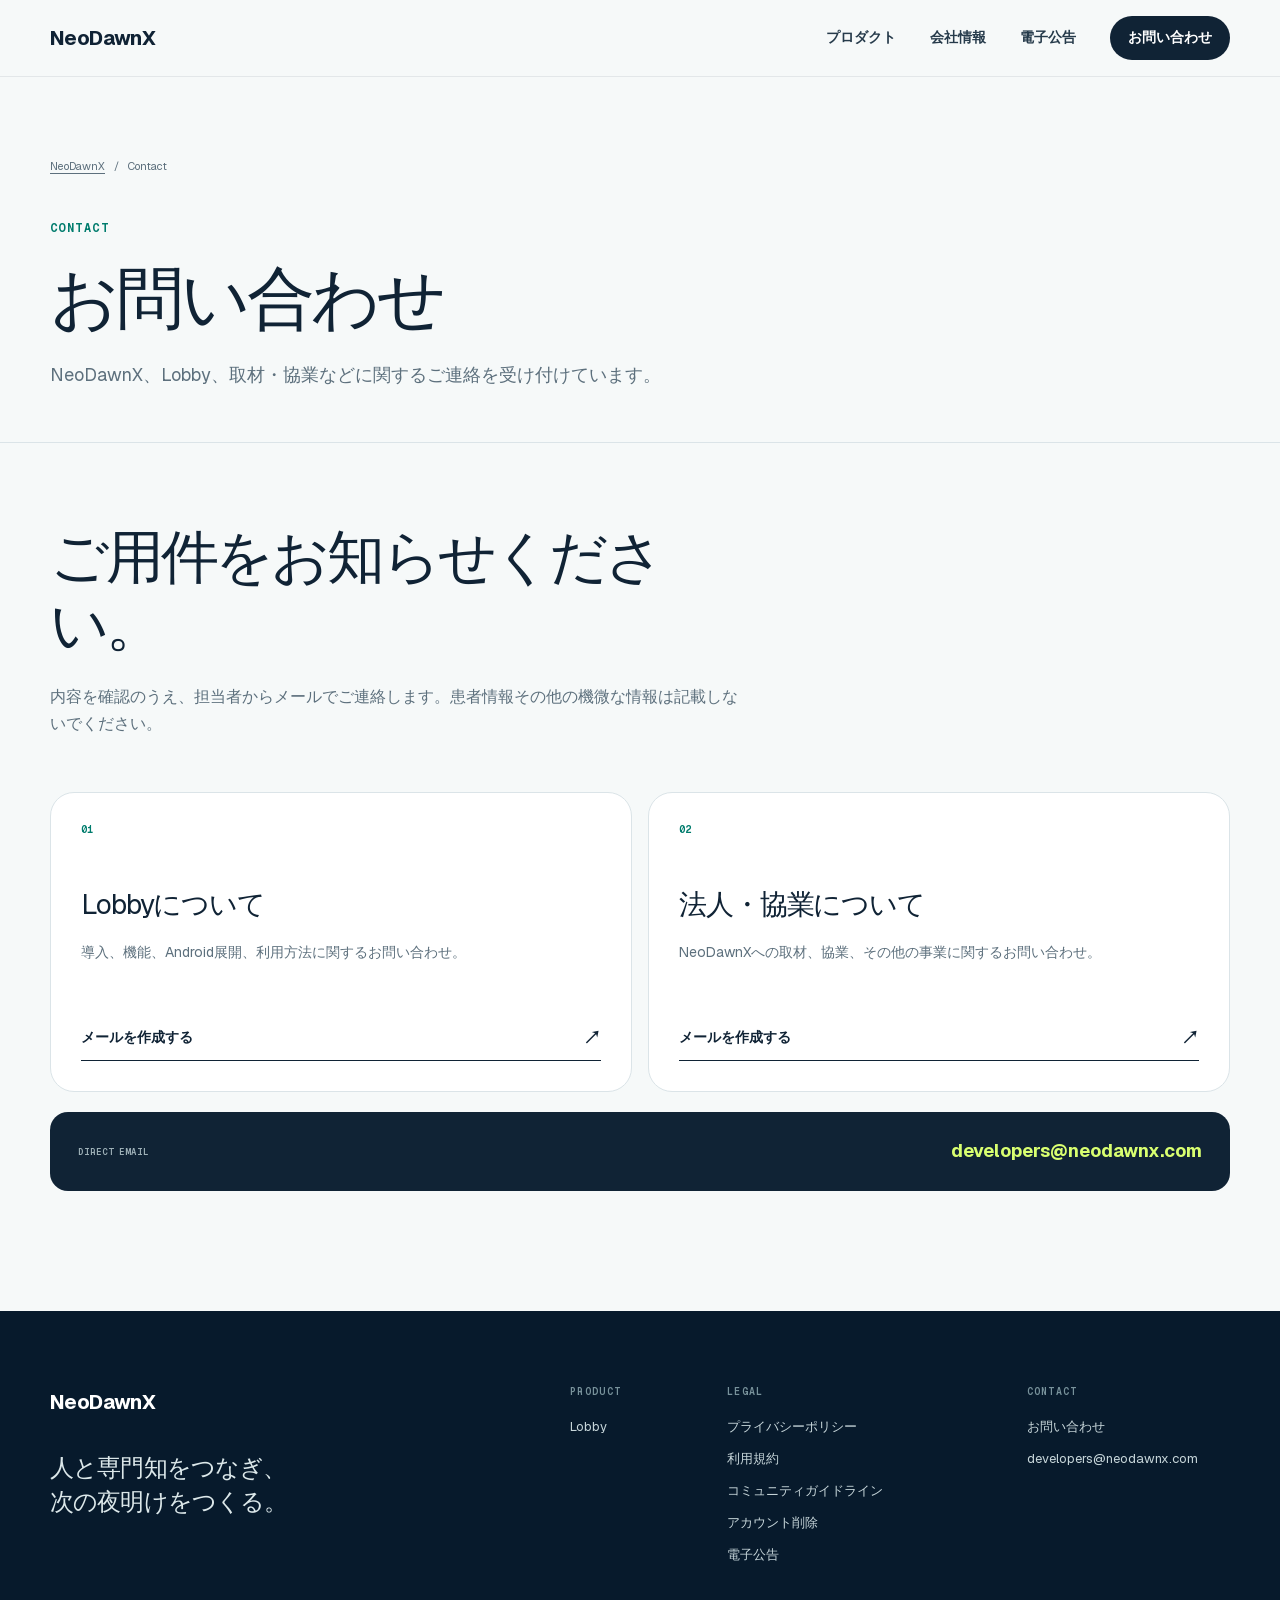
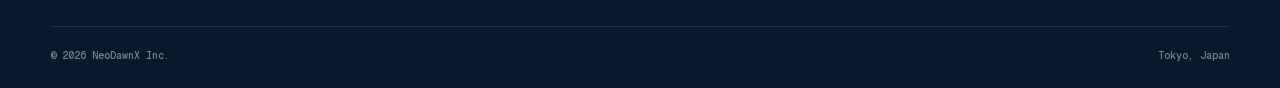
==== commit b1b7659d: "deploy: publish responsive layout fixes" ====
--- a/contact/index.html
+++ b/contact/index.html
@@ -1,4 +1,4 @@
-<!DOCTYPE html><html lang="ja"><head><meta charSet="utf-8"/><meta name="viewport" content="width=device-width, initial-scale=1"/><link rel="stylesheet" href="/assets/index-BKm-Yd5e.css" data-rsc-css-href="/assets/index-BKm-Yd5e.css" data-precedence="vite-rsc/importer-resources"/><link rel="modulepreload" href="/assets/layout-segment-context-Dtve6tz0.js" crossorigin=""/><link rel="modulepreload" href="/assets/rolldown-runtime-S-ySWqyJ.js" crossorigin=""/><link rel="modulepreload" href="/assets/index-BiZOtPuk.js" crossorigin=""/><link rel="modulepreload" href="/assets/framework-DjPHiq1u.js" crossorigin=""/><title>お問い合わせ | NeoDawnX</title><meta name="description" content="株式会社NeoDawnXおよびLobbyに関するお問い合わせ窓口です。"/><meta property="og:title" content="NeoDawnX — 次の夜明けをつくる"/><meta property="og:description" content="人と専門知をつなぎ、新しい協働の場をつくる。"/><meta property="og:site_name" content="NeoDawnX"/><meta property="og:type" content="website"/><meta property="og:locale" content="ja_JP"/><meta property="og:image" content="https://neodawnx.com/og.png"/><meta property="og:image:width" content="1200"/><meta property="og:image:height" content="630"/><meta property="og:image:alt" content="NeoDawnX — 次の夜明けをつくる"/><meta name="twitter:card" content="summary_large_image"/><meta name="twitter:title" content="NeoDawnX — 次の夜明けをつくる"/><meta name="twitter:description" content="人と専門知をつなぎ、新しい協働の場をつくる。"/><meta name="twitter:image" content="https://neodawnx.com/og.png"/><script>self.__VINEXT_RSC_PARAMS__={}</script><script>self.__VINEXT_RSC_NAV__={"pathname":"/contact","searchParams":[]}</script><link rel="modulepreload" href="/assets/index-BiZOtPuk.js" />
+<!DOCTYPE html><html lang="ja"><head><meta charSet="utf-8"/><meta name="viewport" content="width=device-width, initial-scale=1"/><link rel="stylesheet" href="/assets/index-DDoTG16M.css" data-rsc-css-href="/assets/index-DDoTG16M.css" data-precedence="vite-rsc/importer-resources"/><link rel="modulepreload" href="/assets/layout-segment-context-Dtve6tz0.js" crossorigin=""/><link rel="modulepreload" href="/assets/rolldown-runtime-S-ySWqyJ.js" crossorigin=""/><link rel="modulepreload" href="/assets/index-BiZOtPuk.js" crossorigin=""/><link rel="modulepreload" href="/assets/framework-DjPHiq1u.js" crossorigin=""/><title>お問い合わせ | NeoDawnX</title><meta name="description" content="株式会社NeoDawnXおよびLobbyに関するお問い合わせ窓口です。"/><meta property="og:title" content="NeoDawnX — 次の夜明けをつくる"/><meta property="og:description" content="人と専門知をつなぎ、新しい協働の場をつくる。"/><meta property="og:site_name" content="NeoDawnX"/><meta property="og:type" content="website"/><meta property="og:locale" content="ja_JP"/><meta property="og:image" content="https://neodawnx.com/og.png"/><meta property="og:image:width" content="1200"/><meta property="og:image:height" content="630"/><meta property="og:image:alt" content="NeoDawnX — 次の夜明けをつくる"/><meta name="twitter:card" content="summary_large_image"/><meta name="twitter:title" content="NeoDawnX — 次の夜明けをつくる"/><meta name="twitter:description" content="人と専門知をつなぎ、新しい協働の場をつくる。"/><meta name="twitter:image" content="https://neodawnx.com/og.png"/><script>self.__VINEXT_RSC_PARAMS__={}</script><script>self.__VINEXT_RSC_NAV__={"pathname":"/contact","searchParams":[]}</script><link rel="modulepreload" href="/assets/index-BiZOtPuk.js" />
 <link rel="preload" href="/assets/_vinext_fonts/geist-8ac0455e797f/geist-ff2310f5.woff2" as="font" type="font/woff2" crossorigin />
 <link rel="preload" href="/assets/_vinext_fonts/geist-8ac0455e797f/geist-875ccdd4.woff2" as="font" type="font/woff2" crossorigin />
 <link rel="preload" href="/assets/_vinext_fonts/geist-8ac0455e797f/geist-52306abf.woff2" as="font" type="font/woff2" crossorigin />
@@ -119,4 +119,4 @@
 
 .__variable_geist_mono_1diim1n { --font-geist-mono: 'Geist Mono', sans-serif; }
 </style>
-</head><body class="__variable_geist_0tvmz3h __variable_geist_mono_1diim1n"><header class="site-header"><div class="shell header-inner"><a href="/" class="brand" aria-label="NeoDawnX ホーム">NeoDawnX</a><nav class="desktop-nav" aria-label="メインナビゲーション"><a href="/products">プロダクト</a><a href="/#company">会社情報</a><a href="/koukoku">電子公告</a><a class="nav-cta" href="/contact">お問い合わせ</a></nav><details class="mobile-nav"><summary aria-label="メニューを開く">Menu</summary><nav aria-label="モバイルナビゲーション"><a href="/products">プロダクト</a><a href="/#company">会社情報</a><a href="/koukoku">電子公告</a><a href="/contact">お問い合わせ</a></nav></details></div></header><main><section class="legal-hero"><div class="shell"><div class="breadcrumbs"><a href="/">NeoDawnX</a><span>/</span><span>Contact</span></div><p class="eyebrow">Contact</p><h1>お問い合わせ</h1><p class="legal-lead">NeoDawnX、Lobby、取材・協業などに関するご連絡を受け付けています。</p></div></section><section class="contact-page shell"><div class="contact-page-intro"><h2>ご用件をお知らせください。</h2><p>内容を確認のうえ、担当者からメールでご連絡します。患者情報その他の機微な情報は記載しないでください。</p></div><div class="contact-options"><article><span>01</span><h3>Lobbyについて</h3><p>導入、機能、Android展開、利用方法に関するお問い合わせ。</p><a href="mailto:developers@neodawnx.com?subject=Lobbyについてのお問い合わせ">メールを作成する <b>↗</b></a></article><article><span>02</span><h3>法人・協業について</h3><p>NeoDawnXへの取材、協業、その他の事業に関するお問い合わせ。</p><a href="mailto:developers@neodawnx.com?subject=NeoDawnXへのお問い合わせ">メールを作成する <b>↗</b></a></article></div><div class="contact-direct"><span>Direct email</span><a href="mailto:developers@neodawnx.com">developers@neodawnx.com</a></div></section></main><footer class="site-footer"><div class="shell footer-grid"><div><a href="/" class="brand brand-light">NeoDawnX</a><p class="footer-statement">人と専門知をつなぎ、<br/>次の夜明けをつくる。</p></div><div class="footer-links"><div><p class="footer-label">Product</p><a href="/products/lobby">Lobby</a></div><div><p class="footer-label">Legal</p><a href="/legal/lobby/privacy">プライバシーポリシー</a><a href="/legal/lobby/terms">利用規約</a><a href="/legal/lobby/community-guidelines">コミュニティガイドライン</a><a href="/legal/lobby/account-deletion">アカウント削除</a><a href="/koukoku">電子公告</a></div><div><p class="footer-label">Contact</p><a href="/contact">お問い合わせ</a><a href="mailto:developers@neodawnx.com">developers@neodawnx.com</a></div></div></div><div class="shell footer-bottom"><span>© <!-- -->2026<!-- --> NeoDawnX Inc.</span><span>Tokyo, Japan</span></div></footer><script id="_R_">import("/assets/index-BiZOtPuk.js")</script></body></html><script>self.__VINEXT_RSC_CHUNKS__=self.__VINEXT_RSC_CHUNKS__||[];self.__VINEXT_RSC_CHUNKS__.push("2:I[\"8c0f216c4604\",[],\"Children\",1]\n3:I[\"15c18cfaeeff\",[],\"LayoutSegmentProvider\",1]\n4:I[\"8c0f216c4604\",[],\"Slot\",1]\n5:I[\"593f344dc510\",[],\"RedirectBoundary\",1]\n:HL[\"/assets/index-BKm-Yd5e.css\",\"style\"]\n")</script><script>self.__VINEXT_RSC_CHUNKS__=self.__VINEXT_RSC_CHUNKS__||[];self.__VINEXT_RSC_CHUNKS__.push("0:{\"__route\":\"route:/contact\",\"__interceptionContext\":null,\"__layoutIds\":[\"layout:/\"],\"__rootLayout\":\"/\",\"page:/contact\":\"$L1\",\"layout:/\":[[[[\"$\",\"link\",\"css:/assets/index-BKm-Yd5e.css\",{\"rel\":\"stylesheet\",\"precedence\":\"vite-rsc/importer-resources\",\"href\":\"/assets/index-BKm-Yd5e.css\",\"data-rsc-css-href\":\"/assets/index-BKm-Yd5e.css\"}],\"$undefined\"],[\"$\",\"html\",null,{\"lang\":\"ja\",\"children\":[\"$\",\"body\",null,{\"className\":\"__variable_geist_0tvmz3h __variable_geist_mono_1diim1n\",\"children\":[\"$\",\"$L2\",null,{}]}]}]],null],\"route:/contact\":[[[\"$\",\"meta\",null,{\"charSet\":\"utf-8\"}],[[\"$\",\"title\",\"0\",{\"children\":\"お問い合わせ | NeoDawnX\"}],[\"$\",\"meta\",\"1\",{\"name\":\"description\",\"content\":\"株式会社NeoDawnXおよびLobbyに関するお問い合わせ窓口です。\"}],[\"$\",\"meta\",\"2\",{\"property\":\"og:title\",\"content\":\"NeoDawnX — 次の夜明けをつくる\"}],[\"$\",\"meta\",\"3\",{\"property\":\"og:description\",\"content\":\"人と専門知をつなぎ、新しい協働の場をつくる。\"}],[\"$\",\"meta\",\"4\",{\"property\":\"og:site_name\",\"content\":\"NeoDawnX\"}],[\"$\",\"meta\",\"5\",{\"property\":\"og:type\",\"content\":\"website\"}],[\"$\",\"meta\",\"6\",{\"property\":\"og:locale\",\"content\":\"ja_JP\"}],[\"$\",\"meta\",\"7\",{\"property\":\"og:image\",\"content\":\"https://neodawnx.com/og.png\"}],[\"$\",\"meta\",\"8\",{\"property\":\"og:image:width\",\"content\":\"1200\"}],[\"$\",\"meta\",\"9\",{\"property\":\"og:image:height\",\"content\":\"630\"}],[\"$\",\"meta\",\"10\",{\"property\":\"og:image:alt\",\"content\":\"NeoDawnX — 次の夜明けをつくる\"}],[\"$\",\"meta\",\"11\",{\"name\":\"twitter:card\",\"content\":\"summary_large_image\"}],[\"$\",\"meta\",\"12\",{\"name\":\"twitter:title\",\"content\":\"NeoDawnX — 次の夜明けをつくる\"}],[\"$\",\"meta\",\"13\",{\"name\":\"twitter:description\",\"content\":\"人と専門知をつなぎ、新しい協働の場をつくる。\"}],[\"$\",\"meta\",\"14\",{\"name\":\"twitter:image\",\"content\":\"https://neodawnx.com/og.png\"}]],[[\"$\",\"meta\",\"0\",{\"name\":\"viewport\",\"content\":\"width=device-width, initial-scale=1\"}]]],[\"$\",\"$L3\",null,{\"segmentMap\":{\"children\":[\"contact\"]},\"children\":[\"$\",\"$L4\",null,{\"id\":\"layout:/\",\"parallelSlots\":\"$undefined\",\"children\":[\"$\",\"$L5\",null,{\"children\":[\"$\",\"$L3\",null,{\"segmentMap\":{\"children\":[]},\"children\":[\"$\",\"$L4\",null,{\"id\":\"page:/contact\"}]}]}]}]}]],\"__layoutFlags\":{\"layout:/\":\"s\"},\"__artifactCompatibility\":{\"schemaVersion\":1,\"graphVersion\":\"app-route-graph:dquwgoyryjrs\",\"deploymentVersion\":\"84a11cf2-878e-4171-9d61-734fe4648c07\",\"appElementsSchemaVersion\":1,\"rscPayloadSchemaVersion\":1,\"rootBoundaryId\":\"/\",\"renderEpoch\":null}}\n")</script><script>self.__VINEXT_RSC_CHUNKS__=self.__VINEXT_RSC_CHUNKS__||[];self.__VINEXT_RSC_CHUNKS__.push("1:[[\"$\",\"header\",null,{\"className\":\"site-header\",\"children\":[\"$\",\"div\",null,{\"className\":\"shell header-inner\",\"children\":[[\"$\",\"a\",null,{\"href\":\"/\",\"className\":\"brand\",\"aria-label\":\"NeoDawnX ホーム\",\"children\":\"NeoDawnX\"}],[\"$\",\"nav\",null,{\"className\":\"desktop-nav\",\"aria-label\":\"メインナビゲーション\",\"children\":[[\"$\",\"a\",null,{\"href\":\"/products\",\"children\":\"プロダクト\"}],[\"$\",\"a\",null,{\"href\":\"/#company\",\"children\":\"会社情報\"}],[\"$\",\"a\",null,{\"href\":\"/koukoku\",\"children\":\"電子公告\"}],[\"$\",\"a\",null,{\"className\":\"nav-cta\",\"href\":\"/contact\",\"children\":\"お問い合わせ\"}]]}],[\"$\",\"details\",null,{\"className\":\"mobile-nav\",\"children\":[[\"$\",\"summary\",null,{\"aria-label\":\"メニューを開く\",\"children\":\"Menu\"}],[\"$\",\"nav\",null,{\"aria-label\":\"モバイルナビゲーション\",\"children\":[[\"$\",\"a\",null,{\"href\":\"/products\",\"children\":\"プロダクト\"}],[\"$\",\"a\",null,{\"href\":\"/#company\",\"children\":\"会社情報\"}],[\"$\",\"a\",null,{\"href\":\"/koukoku\",\"children\":\"電子公告\"}],[\"$\",\"a\",null,{\"href\":\"/contact\",\"children\":\"お問い合わせ\"}]]}]]}]]}]}],[\"$\",\"main\",null,{\"children\":[[\"$\",\"section\",null,{\"className\":\"legal-hero\",\"children\":[\"$\",\"div\",null,{\"className\":\"shell\",\"children\":[[\"$\",\"div\",null,{\"className\":\"breadcrumbs\",\"children\":[[\"$\",\"a\",null,{\"href\":\"/\",\"children\":\"NeoDawnX\"}],[\"$\",\"span\",null,{\"children\":\"/\"}],[\"$\",\"span\",null,{\"children\":\"Contact\"}]]}],[\"$\",\"p\",null,{\"className\":\"eyebrow\",\"children\":\"Contact\"}],[\"$\",\"h1\",null,{\"children\":\"お問い合わせ\"}],[\"$\",\"p\",null,{\"className\":\"legal-lead\",\"children\":\"NeoDawnX、Lobby、取材・協業などに関するご連絡を受け付けています。\"}]]}]}],[\"$\",\"section\",null,{\"className\":\"contact-page shell\",\"children\":[[\"$\",\"div\",null,{\"className\":\"contact-page-intro\",\"children\":[[\"$\",\"h2\",null,{\"children\":\"ご用件をお知らせください。\"}],[\"$\",\"p\",null,{\"children\":\"内容を確認のうえ、担当者からメールでご連絡します。患者情報その他の機微な情報は記載しないでください。\"}]]}],[\"$\",\"div\",null,{\"className\":\"contact-options\",\"children\":[[\"$\",\"article\",null,{\"children\":[[\"$\",\"span\",null,{\"children\":\"01\"}],[\"$\",\"h3\",null,{\"children\":\"Lobbyについて\"}],[\"$\",\"p\",null,{\"children\":\"導入、機能、Android展開、利用方法に関するお問い合わせ。\"}],[\"$\",\"a\",null,{\"href\":\"mailto:developers@neodawnx.com?subject=Lobbyについてのお問い合わせ\",\"children\":[\"メールを作成する \",[\"$\",\"b\",null,{\"children\":\"↗\"}]]}]]}],[\"$\",\"article\",null,{\"children\":[[\"$\",\"span\",null,{\"children\":\"02\"}],[\"$\",\"h3\",null,{\"children\":\"法人・協業について\"}],[\"$\",\"p\",null,{\"children\":\"NeoDawnXへの取材、協業、その他の事業に関するお問い合わせ。\"}],[\"$\",\"a\",null,{\"href\":\"mailto:developers@neodawnx.com?subject=NeoDawnXへのお問い合わせ\",\"children\":[\"メールを作成する \",[\"$\",\"b\",null,{\"children\":\"↗\"}]]}]]}]]}],[\"$\",\"div\",null,{\"className\":\"contact-direct\",\"children\":[[\"$\",\"span\",null,{\"children\":\"Direct email\"}],[\"$\",\"a\",null,{\"href\":\"mailto:developers@neodawnx.com\",\"children\":\"developers@neodawnx.com\"}]]}]]}]]}],[\"$\",\"footer\",null,{\"className\":\"site-footer\",\"children\":[[\"$\",\"div\",null,{\"className\":\"shell footer-grid\",\"children\":[[\"$\",\"div\",null,{\"children\":[[\"$\",\"a\",null,{\"href\":\"/\",\"className\":\"brand brand-light\",\"children\":\"NeoDawnX\"}],[\"$\",\"p\",null,{\"className\":\"footer-statement\",\"children\":[\"人と専門知をつなぎ、\",[\"$\",\"br\",null,{}],\"次の夜明けをつくる。\"]}]]}],[\"$\",\"div\",null,{\"className\":\"footer-links\",\"children\":[[\"$\",\"div\",null,{\"children\":[[\"$\",\"p\",null,{\"className\":\"footer-label\",\"children\":\"Product\"}],[\"$\",\"a\",null,{\"href\":\"/products/lobby\",\"children\":\"Lobby\"}]]}],[\"$\",\"div\",null,{\"children\":[[\"$\",\"p\",null,{\"className\":\"footer-label\",\"children\":\"Legal\"}],[\"$\",\"a\",null,{\"href\":\"/legal/lobby/privacy\",\"children\":\"プライバシーポリシー\"}],[\"$\",\"a\",null,{\"href\":\"/legal/lobby/terms\",\"children\":\"利用規約\"}],[\"$\",\"a\",null,{\"href\":\"/legal/lobby/community-guidelines\",\"children\":\"コミュニティガイドライン\"}],[\"$\",\"a\",null,{\"href\":\"/legal/lobby/account-deletion\",\"children\":\"アカウント削除\"}],[\"$\",\"a\",null,{\"href\":\"/koukoku\",\"children\":\"電子公告\"}]]}],[\"$\",\"div\",null,{\"children\":[[\"$\",\"p\",null,{\"className\":\"footer-label\",\"children\":\"Contact\"}],[\"$\",\"a\",null,{\"href\":\"/contact\",\"children\":\"お問い合わせ\"}],[\"$\",\"a\",null,{\"href\":\"mailto:developers@neodawnx.com\",\"children\":\"developers@neodawnx.com\"}]]}]]}]]}],[\"$\",\"div\",null,{\"className\":\"shell footer-bottom\",\"children\":[[\"$\",\"span\",null,{\"children\":[\"© \",2026,\" NeoDawnX Inc.\"]}],[\"$\",\"span\",null,{\"children\":\"Tokyo, Japan\"}]]}]]}]]\n")</script><script>self.__VINEXT_RSC_DONE__=true</script>+</head><body class="__variable_geist_0tvmz3h __variable_geist_mono_1diim1n"><header class="site-header"><div class="shell header-inner"><a href="/" class="brand" aria-label="NeoDawnX ホーム">NeoDawnX</a><nav class="desktop-nav" aria-label="メインナビゲーション"><a href="/products">プロダクト</a><a href="/#company">会社情報</a><a href="/koukoku">電子公告</a><a class="nav-cta" href="/contact">お問い合わせ</a></nav><details class="mobile-nav"><summary aria-label="メニューを開く">Menu</summary><nav aria-label="モバイルナビゲーション"><a href="/products">プロダクト</a><a href="/#company">会社情報</a><a href="/koukoku">電子公告</a><a href="/contact">お問い合わせ</a></nav></details></div></header><main><section class="legal-hero"><div class="shell"><div class="breadcrumbs"><a href="/">NeoDawnX</a><span>/</span><span>Contact</span></div><p class="eyebrow">Contact</p><h1>お問い合わせ</h1><p class="legal-lead">NeoDawnX、Lobby、取材・協業などに関するご連絡を受け付けています。</p></div></section><section class="contact-page shell"><div class="contact-page-intro"><h2>ご用件をお知らせください。</h2><p>内容を確認のうえ、担当者からメールでご連絡します。患者情報その他の機微な情報は記載しないでください。</p></div><div class="contact-options"><article><span>01</span><h3>Lobbyについて</h3><p>導入、機能、Android展開、利用方法に関するお問い合わせ。</p><a href="mailto:developers@neodawnx.com?subject=Lobbyについてのお問い合わせ">メールを作成する <b>↗</b></a></article><article><span>02</span><h3>法人・協業について</h3><p>NeoDawnXへの取材、協業、その他の事業に関するお問い合わせ。</p><a href="mailto:developers@neodawnx.com?subject=NeoDawnXへのお問い合わせ">メールを作成する <b>↗</b></a></article></div><div class="contact-direct"><span>Direct email</span><a href="mailto:developers@neodawnx.com">developers@neodawnx.com</a></div></section></main><footer class="site-footer"><div class="shell footer-grid"><div><a href="/" class="brand brand-light">NeoDawnX</a><p class="footer-statement">人と専門知をつなぎ、<br/>次の夜明けをつくる。</p></div><div class="footer-links"><div><p class="footer-label">Product</p><a href="/products/lobby">Lobby</a></div><div><p class="footer-label">Legal</p><a href="/legal/lobby/privacy">プライバシーポリシー</a><a href="/legal/lobby/terms">利用規約</a><a href="/legal/lobby/community-guidelines">コミュニティガイドライン</a><a href="/legal/lobby/account-deletion">アカウント削除</a><a href="/koukoku">電子公告</a></div><div><p class="footer-label">Contact</p><a href="/contact">お問い合わせ</a><a href="mailto:developers@neodawnx.com">developers@neodawnx.com</a></div></div></div><div class="shell footer-bottom"><span>© <!-- -->2026<!-- --> NeoDawnX Inc.</span><span>Tokyo, Japan</span></div></footer><script id="_R_">import("/assets/index-BiZOtPuk.js")</script></body></html><script>self.__VINEXT_RSC_CHUNKS__=self.__VINEXT_RSC_CHUNKS__||[];self.__VINEXT_RSC_CHUNKS__.push("2:I[\"8c0f216c4604\",[],\"Children\",1]\n3:I[\"15c18cfaeeff\",[],\"LayoutSegmentProvider\",1]\n4:I[\"8c0f216c4604\",[],\"Slot\",1]\n5:I[\"593f344dc510\",[],\"RedirectBoundary\",1]\n:HL[\"/assets/index-DDoTG16M.css\",\"style\"]\n")</script><script>self.__VINEXT_RSC_CHUNKS__=self.__VINEXT_RSC_CHUNKS__||[];self.__VINEXT_RSC_CHUNKS__.push("0:{\"__route\":\"route:/contact\",\"__interceptionContext\":null,\"__layoutIds\":[\"layout:/\"],\"__rootLayout\":\"/\",\"page:/contact\":\"$L1\",\"layout:/\":[[[[\"$\",\"link\",\"css:/assets/index-DDoTG16M.css\",{\"rel\":\"stylesheet\",\"precedence\":\"vite-rsc/importer-resources\",\"href\":\"/assets/index-DDoTG16M.css\",\"data-rsc-css-href\":\"/assets/index-DDoTG16M.css\"}],\"$undefined\"],[\"$\",\"html\",null,{\"lang\":\"ja\",\"children\":[\"$\",\"body\",null,{\"className\":\"__variable_geist_0tvmz3h __variable_geist_mono_1diim1n\",\"children\":[\"$\",\"$L2\",null,{}]}]}]],null],\"route:/contact\":[[[\"$\",\"meta\",null,{\"charSet\":\"utf-8\"}],[[\"$\",\"title\",\"0\",{\"children\":\"お問い合わせ | NeoDawnX\"}],[\"$\",\"meta\",\"1\",{\"name\":\"description\",\"content\":\"株式会社NeoDawnXおよびLobbyに関するお問い合わせ窓口です。\"}],[\"$\",\"meta\",\"2\",{\"property\":\"og:title\",\"content\":\"NeoDawnX — 次の夜明けをつくる\"}],[\"$\",\"meta\",\"3\",{\"property\":\"og:description\",\"content\":\"人と専門知をつなぎ、新しい協働の場をつくる。\"}],[\"$\",\"meta\",\"4\",{\"property\":\"og:site_name\",\"content\":\"NeoDawnX\"}],[\"$\",\"meta\",\"5\",{\"property\":\"og:type\",\"content\":\"website\"}],[\"$\",\"meta\",\"6\",{\"property\":\"og:locale\",\"content\":\"ja_JP\"}],[\"$\",\"meta\",\"7\",{\"property\":\"og:image\",\"content\":\"https://neodawnx.com/og.png\"}],[\"$\",\"meta\",\"8\",{\"property\":\"og:image:width\",\"content\":\"1200\"}],[\"$\",\"meta\",\"9\",{\"property\":\"og:image:height\",\"content\":\"630\"}],[\"$\",\"meta\",\"10\",{\"property\":\"og:image:alt\",\"content\":\"NeoDawnX — 次の夜明けをつくる\"}],[\"$\",\"meta\",\"11\",{\"name\":\"twitter:card\",\"content\":\"summary_large_image\"}],[\"$\",\"meta\",\"12\",{\"name\":\"twitter:title\",\"content\":\"NeoDawnX — 次の夜明けをつくる\"}],[\"$\",\"meta\",\"13\",{\"name\":\"twitter:description\",\"content\":\"人と専門知をつなぎ、新しい協働の場をつくる。\"}],[\"$\",\"meta\",\"14\",{\"name\":\"twitter:image\",\"content\":\"https://neodawnx.com/og.png\"}]],[[\"$\",\"meta\",\"0\",{\"name\":\"viewport\",\"content\":\"width=device-width, initial-scale=1\"}]]],[\"$\",\"$L3\",null,{\"segmentMap\":{\"children\":[\"contact\"]},\"children\":[\"$\",\"$L4\",null,{\"id\":\"layout:/\",\"parallelSlots\":\"$undefined\",\"children\":[\"$\",\"$L5\",null,{\"children\":[\"$\",\"$L3\",null,{\"segmentMap\":{\"children\":[]},\"children\":[\"$\",\"$L4\",null,{\"id\":\"page:/contact\"}]}]}]}]}]],\"__layoutFlags\":{\"layout:/\":\"s\"},\"__artifactCompatibility\":{\"schemaVersion\":1,\"graphVersion\":\"app-route-graph:dquwgoyryjrs\",\"deploymentVersion\":\"36161f4d-62d2-43b8-8368-66ce74e550e9\",\"appElementsSchemaVersion\":1,\"rscPayloadSchemaVersion\":1,\"rootBoundaryId\":\"/\",\"renderEpoch\":null}}\n")</script><script>self.__VINEXT_RSC_CHUNKS__=self.__VINEXT_RSC_CHUNKS__||[];self.__VINEXT_RSC_CHUNKS__.push("1:[[\"$\",\"header\",null,{\"className\":\"site-header\",\"children\":[\"$\",\"div\",null,{\"className\":\"shell header-inner\",\"children\":[[\"$\",\"a\",null,{\"href\":\"/\",\"className\":\"brand\",\"aria-label\":\"NeoDawnX ホーム\",\"children\":\"NeoDawnX\"}],[\"$\",\"nav\",null,{\"className\":\"desktop-nav\",\"aria-label\":\"メインナビゲーション\",\"children\":[[\"$\",\"a\",null,{\"href\":\"/products\",\"children\":\"プロダクト\"}],[\"$\",\"a\",null,{\"href\":\"/#company\",\"children\":\"会社情報\"}],[\"$\",\"a\",null,{\"href\":\"/koukoku\",\"children\":\"電子公告\"}],[\"$\",\"a\",null,{\"className\":\"nav-cta\",\"href\":\"/contact\",\"children\":\"お問い合わせ\"}]]}],[\"$\",\"details\",null,{\"className\":\"mobile-nav\",\"children\":[[\"$\",\"summary\",null,{\"aria-label\":\"メニューを開く\",\"children\":\"Menu\"}],[\"$\",\"nav\",null,{\"aria-label\":\"モバイルナビゲーション\",\"children\":[[\"$\",\"a\",null,{\"href\":\"/products\",\"children\":\"プロダクト\"}],[\"$\",\"a\",null,{\"href\":\"/#company\",\"children\":\"会社情報\"}],[\"$\",\"a\",null,{\"href\":\"/koukoku\",\"children\":\"電子公告\"}],[\"$\",\"a\",null,{\"href\":\"/contact\",\"children\":\"お問い合わせ\"}]]}]]}]]}]}],[\"$\",\"main\",null,{\"children\":[[\"$\",\"section\",null,{\"className\":\"legal-hero\",\"children\":[\"$\",\"div\",null,{\"className\":\"shell\",\"children\":[[\"$\",\"div\",null,{\"className\":\"breadcrumbs\",\"children\":[[\"$\",\"a\",null,{\"href\":\"/\",\"children\":\"NeoDawnX\"}],[\"$\",\"span\",null,{\"children\":\"/\"}],[\"$\",\"span\",null,{\"children\":\"Contact\"}]]}],[\"$\",\"p\",null,{\"className\":\"eyebrow\",\"children\":\"Contact\"}],[\"$\",\"h1\",null,{\"children\":\"お問い合わせ\"}],[\"$\",\"p\",null,{\"className\":\"legal-lead\",\"children\":\"NeoDawnX、Lobby、取材・協業などに関するご連絡を受け付けています。\"}]]}]}],[\"$\",\"section\",null,{\"className\":\"contact-page shell\",\"children\":[[\"$\",\"div\",null,{\"className\":\"contact-page-intro\",\"children\":[[\"$\",\"h2\",null,{\"children\":\"ご用件をお知らせください。\"}],[\"$\",\"p\",null,{\"children\":\"内容を確認のうえ、担当者からメールでご連絡します。患者情報その他の機微な情報は記載しないでください。\"}]]}],[\"$\",\"div\",null,{\"className\":\"contact-options\",\"children\":[[\"$\",\"article\",null,{\"children\":[[\"$\",\"span\",null,{\"children\":\"01\"}],[\"$\",\"h3\",null,{\"children\":\"Lobbyについて\"}],[\"$\",\"p\",null,{\"children\":\"導入、機能、Android展開、利用方法に関するお問い合わせ。\"}],[\"$\",\"a\",null,{\"href\":\"mailto:developers@neodawnx.com?subject=Lobbyについてのお問い合わせ\",\"children\":[\"メールを作成する \",[\"$\",\"b\",null,{\"children\":\"↗\"}]]}]]}],[\"$\",\"article\",null,{\"children\":[[\"$\",\"span\",null,{\"children\":\"02\"}],[\"$\",\"h3\",null,{\"children\":\"法人・協業について\"}],[\"$\",\"p\",null,{\"children\":\"NeoDawnXへの取材、協業、その他の事業に関するお問い合わせ。\"}],[\"$\",\"a\",null,{\"href\":\"mailto:developers@neodawnx.com?subject=NeoDawnXへのお問い合わせ\",\"children\":[\"メールを作成する \",[\"$\",\"b\",null,{\"children\":\"↗\"}]]}]]}]]}],[\"$\",\"div\",null,{\"className\":\"contact-direct\",\"children\":[[\"$\",\"span\",null,{\"children\":\"Direct email\"}],[\"$\",\"a\",null,{\"href\":\"mailto:developers@neodawnx.com\",\"children\":\"developers@neodawnx.com\"}]]}]]}]]}],[\"$\",\"footer\",null,{\"className\":\"site-footer\",\"children\":[[\"$\",\"div\",null,{\"className\":\"shell footer-grid\",\"children\":[[\"$\",\"div\",null,{\"children\":[[\"$\",\"a\",null,{\"href\":\"/\",\"className\":\"brand brand-light\",\"children\":\"NeoDawnX\"}],[\"$\",\"p\",null,{\"className\":\"footer-statement\",\"children\":[\"人と専門知をつなぎ、\",[\"$\",\"br\",null,{}],\"次の夜明けをつくる。\"]}]]}],[\"$\",\"div\",null,{\"className\":\"footer-links\",\"children\":[[\"$\",\"div\",null,{\"children\":[[\"$\",\"p\",null,{\"className\":\"footer-label\",\"children\":\"Product\"}],[\"$\",\"a\",null,{\"href\":\"/products/lobby\",\"children\":\"Lobby\"}]]}],[\"$\",\"div\",null,{\"children\":[[\"$\",\"p\",null,{\"className\":\"footer-label\",\"children\":\"Legal\"}],[\"$\",\"a\",null,{\"href\":\"/legal/lobby/privacy\",\"children\":\"プライバシーポリシー\"}],[\"$\",\"a\",null,{\"href\":\"/legal/lobby/terms\",\"children\":\"利用規約\"}],[\"$\",\"a\",null,{\"href\":\"/legal/lobby/community-guidelines\",\"children\":\"コミュニティガイドライン\"}],[\"$\",\"a\",null,{\"href\":\"/legal/lobby/account-deletion\",\"children\":\"アカウント削除\"}],[\"$\",\"a\",null,{\"href\":\"/koukoku\",\"children\":\"電子公告\"}]]}],[\"$\",\"div\",null,{\"children\":[[\"$\",\"p\",null,{\"className\":\"footer-label\",\"children\":\"Contact\"}],[\"$\",\"a\",null,{\"href\":\"/contact\",\"children\":\"お問い合わせ\"}],[\"$\",\"a\",null,{\"href\":\"mailto:developers@neodawnx.com\",\"children\":\"developers@neodawnx.com\"}]]}]]}]]}],[\"$\",\"div\",null,{\"className\":\"shell footer-bottom\",\"children\":[[\"$\",\"span\",null,{\"children\":[\"© \",2026,\" NeoDawnX Inc.\"]}],[\"$\",\"span\",null,{\"children\":\"Tokyo, Japan\"}]]}]]}]]\n")</script><script>self.__VINEXT_RSC_DONE__=true</script>
--- a/assets/index-DDoTG16M.css
+++ b/assets/index-DDoTG16M.css
@@ -0,0 +1,2 @@
+/*! tailwindcss v4.2.1 | MIT License | https://tailwindcss.com */
+@layer theme{:root,:host{--font-sans:ui-sans-serif, system-ui, sans-serif, "Apple Color Emoji", "Segoe UI Emoji", "Segoe UI Symbol", "Noto Color Emoji";--font-mono:ui-monospace, SFMono-Regular, Menlo, Monaco, Consolas, "Liberation Mono", "Courier New", monospace;--spacing:.25rem;--default-font-family:var(--font-sans);--default-mono-font-family:var(--font-mono)}}@layer base{*,:after,:before,::backdrop{box-sizing:border-box;border:0 solid;margin:0;padding:0}::file-selector-button{box-sizing:border-box;border:0 solid;margin:0;padding:0}html,:host{-webkit-text-size-adjust:100%;tab-size:4;line-height:1.5;font-family:var(--default-font-family,ui-sans-serif, system-ui, sans-serif, "Apple Color Emoji", "Segoe UI Emoji", "Segoe UI Symbol", "Noto Color Emoji");font-feature-settings:var(--default-font-feature-settings,normal);font-variation-settings:var(--default-font-variation-settings,normal);-webkit-tap-highlight-color:transparent}hr{height:0;color:inherit;border-top-width:1px}abbr:where([title]){-webkit-text-decoration:underline dotted;text-decoration:underline dotted}h1,h2,h3,h4,h5,h6{font-size:inherit;font-weight:inherit}a{color:inherit;-webkit-text-decoration:inherit;-webkit-text-decoration:inherit;-webkit-text-decoration:inherit;-webkit-text-decoration:inherit;text-decoration:inherit}b,strong{font-weight:bolder}code,kbd,samp,pre{font-family:var(--default-mono-font-family,ui-monospace, SFMono-Regular, Menlo, Monaco, Consolas, "Liberation Mono", "Courier New", monospace);font-feature-settings:var(--default-mono-font-feature-settings,normal);font-variation-settings:var(--default-mono-font-variation-settings,normal);font-size:1em}small{font-size:80%}sub,sup{vertical-align:baseline;font-size:75%;line-height:0;position:relative}sub{bottom:-.25em}sup{top:-.5em}table{text-indent:0;border-color:inherit;border-collapse:collapse}:-moz-focusring{outline:auto}progress{vertical-align:baseline}summary{display:list-item}ol,ul,menu{list-style:none}img,svg,video,canvas,audio,iframe,embed,object{vertical-align:middle;display:block}img,video{max-width:100%;height:auto}button,input,select,optgroup,textarea{font:inherit;font-feature-settings:inherit;font-variation-settings:inherit;letter-spacing:inherit;color:inherit;opacity:1;background-color:#0000;border-radius:0}::file-selector-button{font:inherit;font-feature-settings:inherit;font-variation-settings:inherit;letter-spacing:inherit;color:inherit;opacity:1;background-color:#0000;border-radius:0}:where(select:is([multiple],[size])) optgroup{font-weight:bolder}:where(select:is([multiple],[size])) optgroup option{padding-inline-start:20px}::file-selector-button{margin-inline-end:4px}::placeholder{opacity:1}@supports (not ((-webkit-appearance:-apple-pay-button))) or (contain-intrinsic-size:1px){::placeholder{color:currentColor}@supports (color:color-mix(in lab, red, red)){::placeholder{color:color-mix(in oklab, currentcolor 50%, transparent)}}}textarea{resize:vertical}::-webkit-search-decoration{-webkit-appearance:none}::-webkit-date-and-time-value{min-height:1lh;text-align:inherit}::-webkit-datetime-edit{display:inline-flex}::-webkit-datetime-edit-fields-wrapper{padding:0}::-webkit-datetime-edit{padding-block:0}::-webkit-datetime-edit-year-field{padding-block:0}::-webkit-datetime-edit-month-field{padding-block:0}::-webkit-datetime-edit-day-field{padding-block:0}::-webkit-datetime-edit-hour-field{padding-block:0}::-webkit-datetime-edit-minute-field{padding-block:0}::-webkit-datetime-edit-second-field{padding-block:0}::-webkit-datetime-edit-millisecond-field{padding-block:0}::-webkit-datetime-edit-meridiem-field{padding-block:0}::-webkit-calendar-picker-indicator{line-height:1}:-moz-ui-invalid{box-shadow:none}button,input:where([type=button],[type=reset],[type=submit]){appearance:button}::file-selector-button{appearance:button}::-webkit-inner-spin-button{height:auto}::-webkit-outer-spin-button{height:auto}[hidden]:where(:not([hidden=until-found])){display:none!important}}@layer components;@layer utilities{.static{position:static}.start{inset-inline-start:var(--spacing)}.contents{display:contents}.table{display:table}}:root{--ink:#102335;--ink-2:#263b4b;--muted:#5d707d;--line:#dbe4e8;--paper:#f6f9f9;--white:#fff;--teal:#00a58f;--teal-dark:#007c6d;--acid:#d9ff70;--navy:#071a2c}*{box-sizing:border-box}html{scroll-behavior:auto}body{--font-sans:var(--font-geist-sans),"Hiragino Sans","Yu Gothic",sans-serif;--font-mono:var(--font-geist-mono),monospace;background:var(--paper);color:var(--ink);font-family:var(--font-sans);-webkit-font-smoothing:antialiased;margin:0;font-size:16px;line-height:1.7}a{color:inherit;text-decoration:none}button,input,textarea,select{font:inherit}::selection{background:var(--acid);color:var(--ink)}.shell{width:min(1180px,100% - 48px);margin:0 auto}.site-header{z-index:40;-webkit-backdrop-filter:blur(18px);backdrop-filter:blur(18px);background:#f6f9f9e0;border-bottom:1px solid #10233514;position:sticky;top:0}.header-inner{justify-content:space-between;align-items:center;height:76px;display:flex}.brand{letter-spacing:-.03em;align-items:center;font-size:20px;font-weight:720;display:inline-flex}.desktop-nav{align-items:center;gap:34px;font-size:14px;font-weight:600;display:flex}.desktop-nav a:not(.nav-cta){color:var(--ink-2)}.desktop-nav a:hover{color:var(--teal-dark)}.nav-cta{background:var(--ink);color:#fff;border-radius:999px;padding:10px 18px}.mobile-nav{display:none;position:relative}.mobile-nav summary{font:600 13px var(--font-mono);border:1px solid var(--line);cursor:pointer;border-radius:999px;padding:8px 13px;list-style:none}.mobile-nav summary::-webkit-details-marker{display:none}.mobile-nav nav{border:1px solid var(--line);background:#fff;border-radius:18px;min-width:220px;padding:12px;display:grid;position:absolute;top:48px;right:0;box-shadow:0 20px 50px #091f2d24}.mobile-nav nav a{border-radius:10px;padding:12px}.mobile-nav nav a:hover{background:var(--paper)}.hero{align-items:center;min-height:720px;padding:104px 0 92px;display:flex;position:relative;overflow:hidden}.hero:after{content:"";background:linear-gradient(90deg,transparent,var(--line),transparent);height:1px;position:absolute;inset:auto 0 0}.hero-grid{z-index:2;grid-template-columns:1.1fr .9fr;align-items:center;gap:80px;display:grid;position:relative}.eyebrow{font:650 12px/1.2 var(--font-mono);letter-spacing:.12em;text-transform:uppercase;color:var(--teal-dark);align-items:center;gap:9px;margin:0 0 26px;display:flex}.status-dot{background:var(--teal);border-radius:50%;width:7px;height:7px;box-shadow:0 0 0 5px #00a58f1f}.hero h1,.lobby-hero h1{letter-spacing:-.065em;max-width:760px;margin:0;font-size:clamp(48px,6vw,78px);font-weight:710;line-height:1.08}.hero h1 em,.lobby-hero h1 em{color:var(--teal-dark);font-style:normal}.hero-lead{color:var(--muted);max-width:600px;margin:30px 0 0;font-size:19px;line-height:1.8}.hero-actions{flex-wrap:wrap;align-items:center;gap:12px;margin-top:38px;display:flex}.button{border-radius:999px;justify-content:center;align-items:center;gap:18px;min-height:50px;padding:13px 22px;font-size:14px;font-weight:700;transition:transform .2s,background .2s,color .2s;display:inline-flex}.button:hover{transform:translateY(-2px)}.button-primary{background:var(--ink);color:#fff}.button-primary:hover{background:var(--teal-dark)}.button-ghost{border:1px solid var(--line);background:#fff9}.hero-glow{filter:blur(1px);border-radius:50%;position:absolute}.hero-glow-one{background:radial-gradient(circle,#d9ff702b,#0000 68%);width:540px;height:540px;top:-160px;left:-170px}.hero-glow-two{background:radial-gradient(circle,#00a58f24,#0000 68%);width:460px;height:460px;bottom:-120px;right:-100px}.orbit-stage{aspect-ratio:1;place-items:center;width:min(500px,100%);margin:auto;display:grid;position:relative}.orbit{border:1px solid #10233526;border-radius:50%;position:absolute}.orbit-outer{inset:3%}.orbit-inner{border-style:dashed;animation:30s linear infinite spin;inset:23%}.core{background:var(--ink);color:#fff;width:170px;height:170px;font:600 10px var(--font-mono);letter-spacing:.12em;text-transform:uppercase;border-radius:50%;flex-direction:column;justify-content:center;align-items:center;display:flex;position:relative;box-shadow:0 25px 80px #071a2c38}.core:after{content:"";border:1px solid #ffffff1f;border-radius:50%;position:absolute;inset:12px}.core strong{color:var(--acid);font-size:44px;font-weight:500;line-height:1.1}.orbit-chip{border:1px solid var(--line);font:600 12px var(--font-mono);background:#fff;border-radius:999px;align-items:center;gap:9px;padding:9px 15px 9px 9px;display:flex;position:absolute;box-shadow:0 14px 40px #0f2a361a}.orbit-chip span{background:var(--paper);width:28px;height:28px;color:var(--teal-dark);border-radius:50%;place-items:center;font-size:9px;display:grid}.chip-one{top:5%;left:35%}.chip-two{bottom:28%;right:-2%}.chip-three{bottom:18%;left:-2%}@keyframes spin{to{transform:rotate(360deg)}}.product-section{background:#fff;padding:132px 0}.product-grid{grid-template-columns:.72fr 1.28fr;align-items:center;gap:78px;display:grid}.product-brand-lockup{align-items:center;gap:16px;margin:0 0 28px;display:flex}.product-brand-lockup img{object-fit:cover;border-radius:22%;width:72px;height:72px;display:block;box-shadow:0 12px 28px #4c5ea62e}.product-brand-lockup p{margin:0;line-height:1.1;display:grid}.product-brand-lockup span{font:650 10px var(--font-mono);letter-spacing:.12em;text-transform:uppercase;color:var(--teal-dark)}.product-brand-lockup strong{letter-spacing:-.03em;margin-top:7px;font-size:20px}.section-copy h2,.company-section h2,.lobby-intro h2,.safety-section h2{letter-spacing:-.055em;margin:0 0 28px;font-size:clamp(38px,5vw,62px);line-height:1.14}.section-copy>p:not(.eyebrow){color:var(--muted);font-size:17px}.feature-list{border-top:1px solid var(--line);margin:35px 0;padding:0;list-style:none}.feature-list li{border-bottom:1px solid var(--line);gap:14px;padding:15px 0;font-size:14px;font-weight:600;display:flex}.feature-list span{font:600 10px var(--font-mono);color:var(--teal-dark)}.text-link{border-bottom:1px solid var(--ink);align-items:center;gap:30px;padding-bottom:6px;font-size:14px;font-weight:700;display:inline-flex}.app-window{background:#f8fbfb;border:1px solid #d7e0e3;border-radius:24px;overflow:hidden;transform:rotate(.8deg);box-shadow:0 30px 90px #14323e26}.window-top{border-bottom:1px solid var(--line);background:#fff;align-items:center;gap:6px;height:47px;padding:0 17px;display:flex}.window-top>span{background:#ccd6d9;border-radius:50%;width:7px;height:7px}.window-top b{margin-left:12px;font-size:11px}.window-body{grid-template-columns:60px 1fr 155px;min-height:510px;display:grid}.mock-sidebar{background:var(--ink);flex-direction:column;align-items:center;gap:21px;padding:18px 0;display:flex}.mock-logo{background:var(--acid);border-radius:9px;place-items:center;width:29px;height:29px;font-weight:800;display:grid}.mock-sidebar i{border:1px solid #ffffff61;border-radius:5px;width:16px;height:16px;display:block}.mock-sidebar i.active{background:var(--teal);border-color:var(--teal)}.mock-avatar{background:#acc1c7;border-radius:50%;width:26px;height:26px;margin-top:auto}.mock-main{padding:24px}.mock-head{justify-content:space-between;align-items:center;display:flex}.mock-head small,.mock-user small,.mock-event small{color:#81949b;font-size:8px;display:block}.mock-head strong{font-size:17px}.mock-head button{background:var(--ink);color:#fff;border:0;border-radius:99px;padding:8px 12px;font-size:8px}.mock-stories{gap:9px;margin:20px 0;display:flex}.mock-stories span{background:linear-gradient(135deg,#a2d9d2,#d9ff70);border:3px solid #fff;border-radius:50%;width:35px;height:35px;box-shadow:0 0 0 1px #d5e1e4}.mock-card{background:#fff;border:1px solid #e1e8ea;border-radius:15px;padding:16px}.mock-user{align-items:center;gap:9px;display:flex}.mock-user i{background:#bdd6d3;border-radius:50%;width:27px;height:27px}.mock-user b{font-size:9px;display:block}.mock-card h3{margin:14px 0 4px;font-size:14px}.mock-card p{color:#71858d;margin:0 0 13px;font-size:9px}.mock-image{background:linear-gradient(135deg,var(--ink),#134a57);height:170px;color:var(--acid);border-radius:11px;align-items:flex-end;padding:17px;display:flex}.mock-image span{letter-spacing:-.04em;font-size:21px;font-weight:750;line-height:1.05}.mock-panel{border-left:1px solid var(--line);background:#fff;padding:24px 14px}.mock-panel>small{font:600 7px var(--font-mono);letter-spacing:.12em;color:#72858c;margin:3px 0 14px;display:block}.mock-event{align-items:center;gap:10px;margin-bottom:16px;display:flex}.mock-event>b{width:28px;height:32px;color:var(--teal-dark);background:#e8f4f2;border-radius:8px;place-items:center;font-size:11px;display:grid}.mock-event>span{font-size:8px;font-weight:650}.mock-people{flex-wrap:wrap;gap:7px;display:flex}.mock-people i{background:#c3d7da;border-radius:50%;width:25px;height:25px}.mock-people i:nth-child(2){background:#d9ff70}.mock-people i:nth-child(3){background:#9bcac5}.company-section{grid-template-columns:.65fr 1.35fr;gap:90px;padding:132px 0;display:grid}.company-content{max-width:700px}.company-lead{letter-spacing:-.025em;margin:0 0 48px;font-size:24px;line-height:1.55}.company-content dl{border-top:1px solid var(--line);margin:0}.company-content dl>div,.notice-company>div{border-bottom:1px solid var(--line);grid-template-columns:140px 1fr;padding:15px 0;display:grid}dt{color:var(--muted);font-size:13px}dd{margin:0;font-size:14px;font-weight:550}.company-content a{text-underline-offset:4px;text-decoration:underline}.closing-cta{background:var(--acid);padding:100px 0}.closing-cta .eyebrow{color:var(--ink)}.closing-cta h2{letter-spacing:-.065em;margin:0;font-size:clamp(48px,7vw,90px);line-height:1}.closing-cta a{float:right;background:var(--ink);color:#fff;border-radius:50%;justify-content:center;align-items:center;gap:8px;width:128px;height:128px;margin-top:-55px;font-size:13px;font-weight:700;transition:transform .25s;display:flex}.closing-cta a:hover{transform:rotate(5deg)scale(1.04)}.site-footer{background:var(--navy);color:#dce8ea;padding:74px 0 26px}.brand-light{color:#fff}.footer-grid{grid-template-columns:.8fr 1.2fr;gap:80px;display:grid}.footer-statement{letter-spacing:-.035em;margin:32px 0;font-size:24px;line-height:1.4}.footer-links{grid-template-columns:.6fr 1.3fr 1fr;gap:35px;display:grid}.footer-links>div{flex-direction:column;align-items:flex-start;gap:10px;display:flex}.footer-label{font:600 10px var(--font-mono);letter-spacing:.13em;color:#78929b;text-transform:uppercase;margin:0 0 8px}.footer-links a{color:#c7d6da;font-size:13px}.footer-links a:hover{color:var(--acid)}.footer-bottom{color:#718890;font:500 10px var(--font-mono);border-top:1px solid #ffffff1a;justify-content:space-between;margin-top:60px;padding-top:22px;display:flex}.lobby-hero{background:var(--navy);color:#fff;padding:105px 0 110px;overflow:hidden}.lobby-hero .eyebrow{color:#73dbc9}.lobby-hero-grid{grid-template-columns:1.15fr .85fr;align-items:center;gap:70px;display:grid}.lobby-hero h1 em{color:#73dbc9}.lobby-hero .hero-lead{color:#aec1c7}.lobby-hero .button-primary{background:var(--acid);color:var(--ink)}.lobby-icon-stage{aspect-ratio:1;place-items:center;width:min(440px,94%);margin:auto;display:grid;position:relative}.lobby-icon-stage:before{content:"";filter:blur(22px);background:radial-gradient(circle,#7d90ff40,#0000 70%);border-radius:50%;position:absolute;inset:14%}.lobby-icon-stage img{object-fit:cover;z-index:2;border-radius:22%;width:68%;height:68%;display:block;position:relative;box-shadow:0 34px 90px #0000006b}.lobby-icon-orbit{border:1px solid #ffffff21;border-radius:50%;position:absolute}.lobby-icon-orbit-outer{inset:0}.lobby-icon-orbit-inner{border-style:dashed;border-color:#94a3ff52;animation:34s linear infinite spin;inset:11%}.lobby-icon-note{z-index:3;font:600 9px var(--font-mono);letter-spacing:.08em;color:#dbe3ff;white-space:nowrap;background:#071a2cd1;border:1px solid #ffffff26;border-radius:999px;padding:9px 13px;position:absolute;bottom:6%;right:-2%;box-shadow:0 12px 35px #0003}.lobby-intro{text-align:center;padding:120px 0 70px}.lobby-intro .eyebrow{justify-content:center}.lobby-intro p:last-child{max-width:680px;color:var(--muted);margin:0 auto;font-size:18px}.feature-panels{grid-template-columns:repeat(3,1fr);gap:14px;padding-bottom:130px;display:grid}.feature-panel{border-radius:24px;min-height:390px;padding:26px;position:relative;overflow:hidden}.feature-number{font:600 10px var(--font-mono);opacity:.6}.feature-icon{background:#ffffffb8;border-radius:15px;place-items:center;width:48px;height:48px;margin:42px 0 20px;font-size:22px;display:grid}.feature-panel h3{letter-spacing:-.045em;margin:0 0 10px;font-size:32px}.feature-panel>p{max-width:300px;font-size:14px;line-height:1.7}.feature-social{background:#d9f1ed}.feature-message{background:#e7efbf}.feature-calendar{background:#dfe9ee}.mini-feed{background:#fff;border-radius:14px;grid-template-columns:36px 1fr;gap:7px;height:70px;padding:13px;display:grid;position:absolute;bottom:22px;left:26px;right:26px}.mini-feed i{background:#acd2cd;border-radius:50%;grid-row:1/3;width:36px;height:36px}.mini-feed span{background:#dbe5e7;border-radius:9px;height:8px}.mini-feed span:last-child{width:55%}.mini-chat{gap:8px;display:grid;position:absolute;bottom:25px;left:26px;right:26px}.mini-chat span{background:#fff;border-radius:14px 14px 14px 3px;width:65%;padding:9px 12px;font-size:9px}.mini-chat span:last-child{background:var(--ink);color:#fff;border-radius:14px 14px 3px;justify-self:end;width:auto}.mini-calendar{background:#fff;border-radius:15px;align-items:center;gap:12px;padding:12px;display:flex;position:absolute;bottom:25px;left:26px;right:26px}.mini-calendar b{background:var(--ink);width:42px;height:42px;color:var(--acid);border-radius:12px;place-items:center;display:grid}.mini-calendar span{font-size:10px;font-weight:700}.mini-calendar small{color:var(--muted);display:block}.safety-section{background:#fff;padding:120px 0}.safety-grid{grid-template-columns:1fr 1fr;gap:100px;display:grid}.safety-grid>div:last-child>p{color:var(--muted);margin-top:40px;font-size:17px}.safety-links{border-top:1px solid var(--line);margin-top:35px}.safety-links a{border-bottom:1px solid var(--line);justify-content:space-between;padding:15px 0;font-size:14px;font-weight:700;display:flex}.product-legal{color:var(--muted);justify-content:space-between;gap:30px;padding:30px 0 70px;font-size:12px;display:flex}.product-legal a{color:var(--ink);font-weight:700}.products-hero{border-bottom:1px solid var(--line);padding:100px 0 82px}.products-hero h1{letter-spacing:-.065em;max-width:900px;margin:0;font-size:clamp(48px,7vw,78px);line-height:1.08}.products-hero>div>p:last-child{max-width:620px;color:var(--muted);margin:28px 0 0;font-size:18px}.products-list{padding:76px 0 130px}.product-card{border:1px solid var(--line);background:#fff;border-radius:28px;grid-template-columns:minmax(300px,.78fr) 1.22fr;min-height:520px;transition:transform .25s,box-shadow .25s;display:grid;overflow:hidden}.product-card:hover{transform:translateY(-4px);box-shadow:0 28px 80px #14323e21}.product-card-visual{background:linear-gradient(150deg,#e8edff,#f8f9ff);place-items:center;padding:70px;display:grid}.product-card-visual img{border-radius:22%;width:min(320px,100%);height:auto;display:block;box-shadow:0 28px 70px #46549c3d}.product-card-copy{flex-direction:column;justify-content:center;align-items:flex-start;padding:70px;display:flex}.product-card-copy>p{font:600 10px var(--font-mono);letter-spacing:.1em;text-transform:uppercase;color:var(--teal-dark);margin:0 0 35px}.product-card-copy>p span{margin-right:16px}.product-card h2{letter-spacing:-.06em;margin:0;font-size:64px;line-height:1}.product-card-copy>strong{letter-spacing:-.025em;margin-top:20px;font-size:22px}.product-card-description{max-width:560px;color:var(--muted);margin-top:20px;font-size:15px}.product-card-link{border-bottom:1px solid var(--ink);align-items:center;gap:35px;margin-top:38px;padding-bottom:6px;font-size:14px;font-weight:700;display:inline-flex}.product-card-link b{font-size:17px}.legal-hero{border-bottom:1px solid var(--line);padding:80px 0 52px}.breadcrumbs{color:var(--muted);gap:9px;margin-bottom:45px;font-size:11px;display:flex}.breadcrumbs a{text-underline-offset:3px;text-decoration:underline}.legal-hero h1{letter-spacing:-.055em;margin:0;font-size:clamp(42px,6vw,68px);line-height:1.1}.legal-lead{color:var(--muted);max-width:630px;margin:24px 0 0;font-size:18px}.legal-layout{grid-template-columns:minmax(0,780px) 1fr;padding:66px 0 120px;display:grid}.legal-article{grid-column:1}.legal-article h2{letter-spacing:-.03em;margin:58px 0 18px;padding-top:8px;font-size:25px;line-height:1.35}.legal-article h2:first-child{margin-top:0}.legal-article h3{margin:34px 0 12px;font-size:18px}.legal-article p,.legal-article li{color:var(--ink-2);font-size:15px;line-height:1.9}.legal-article ul,.legal-article ol{margin:14px 0 24px;padding-left:1.5em}.legal-article li+li{margin-top:7px}.contact-card{border:1px solid var(--line);background:#fff;border-radius:18px;flex-direction:column;margin:25px 0;padding:22px;display:flex}.contact-card span{font:600 10px var(--font-mono);letter-spacing:.1em;color:var(--muted);text-transform:uppercase}.contact-card a{color:var(--teal-dark);margin-top:5px;font-size:20px;font-weight:700}.notice-status{border:1px solid var(--line);background:#fff;border-radius:20px;align-items:flex-start;gap:20px;padding:28px;display:flex}.notice-status>span{background:var(--teal);border-radius:50%;width:12px;height:12px;margin-top:11px;box-shadow:0 0 0 7px #00a58f1a}.notice-status h2{margin:0 0 7px;padding:0;font-size:22px}.notice-status p{margin:0}.notice-company{border-top:1px solid var(--line);margin:0}.notice-company dd{overflow-wrap:anywhere;min-width:0}@media (width<=900px){.desktop-nav{display:none}.mobile-nav{display:block}.hero{min-height:auto;padding:75px 0}.hero-grid,.product-grid,.company-section,.lobby-hero-grid,.safety-grid,.product-card{grid-template-columns:1fr}.hero-grid{gap:45px}.orbit-stage{width:min(440px,100%)}.product-grid{gap:60px}.company-section{gap:25px}.footer-grid,.feature-panels{grid-template-columns:1fr}.feature-panel{min-height:350px}.legal-layout{grid-template-columns:1fr}.window-body{grid-template-columns:50px 1fr}.mock-panel{display:none}.product-card-visual{padding:65px}.product-card-copy{padding:55px}}@media (width<=640px){.shell{width:min(100% - 32px,1180px)}.header-inner{height:66px}.hero h1,.lobby-hero h1{font-size:45px}.hero-lead{font-size:17px}.orbit-chip{font-size:10px}.core{width:135px;height:135px;font-size:8px}.core strong{font-size:36px}.product-section,.company-section,.safety-section{padding:88px 0}.product-grid{gap:42px}.product-brand-lockup img{width:64px;height:64px}.window-body{min-height:420px}.mock-main{padding:16px}.mock-image{height:130px}.company-lead{font-size:20px}.company-content dl>div,.notice-company>div{grid-template-columns:100px 1fr}.closing-cta{padding:80px 0}.closing-cta h2{font-size:53px}.closing-cta a{float:none;border-radius:999px;width:auto;height:50px;margin:35px 0 0}.footer-grid{gap:40px}.footer-links{grid-template-columns:1fr 1fr}.footer-links>div:last-child{grid-column:1/-1}.lobby-hero{padding:75px 0 90px}.lobby-icon-stage{width:min(390px,100%);margin-top:24px}.lobby-icon-note{font-size:8px;bottom:4%;right:2%}.lobby-intro{padding:85px 0 50px}.feature-panels{padding-bottom:90px}.safety-grid{gap:25px}.product-legal{flex-direction:column}.products-hero{padding:70px 0 55px}.products-hero h1{font-size:44px}.products-list{padding:40px 0 88px}.product-card{border-radius:22px;min-height:auto}.product-card-visual{padding:42px}.product-card-visual img{width:min(250px,80%)}.product-card-copy{padding:36px 28px 42px}.product-card-copy>p{margin-bottom:26px}.product-card h2{font-size:50px}.product-card-copy>strong{font-size:19px}.legal-hero{padding:55px 0 35px}.breadcrumbs{margin-bottom:30px}.legal-layout{padding:45px 0 85px}.legal-article h2{margin-top:45px;font-size:22px}.contact-card a{word-break:break-all;font-size:15px}}.lobby-ui-gallery{width:100%;margin:0 auto}.lobby-ui-gallery-top{justify-content:space-between;align-items:center;gap:16px;margin-bottom:16px;display:flex}.lobby-ui-gallery-top>div:first-child{line-height:1.2;display:grid}.lobby-ui-gallery-top strong{letter-spacing:-.02em;font-size:14px}.lobby-ui-gallery-top span{font:600 8px var(--font-mono);letter-spacing:.1em;text-transform:uppercase;color:var(--muted);margin-top:4px}.lobby-ui-gallery-tabs{border:1px solid var(--line);background:var(--paper);border-radius:999px;gap:5px;padding:4px;display:flex}.lobby-ui-gallery-tabs button{color:var(--muted);cursor:pointer;background:0 0;border:0;border-radius:999px;padding:7px 12px;font-size:11px;font-weight:700}.lobby-ui-gallery-tabs button[aria-pressed=true]{background:var(--ink);color:#fff;box-shadow:0 5px 14px #1023352e}.lobby-ui-gallery-stage{place-items:center;display:grid}.lobby-ui-screen{background:linear-gradient(145deg,#f6f9fb,#eaf0f4);border:1px solid #d7e0e3;border-radius:30px;margin:0;padding:14px;display:none;box-shadow:0 36px 100px #14323e2e}.lobby-ui-screen[data-active=true]{display:block}.lobby-ui-screen-home{width:min(430px,100%);transform:rotate(.8deg)}.lobby-ui-screen-calendar{width:100%;transform:rotate(-.35deg)}.lobby-ui-screen img{background:#fff;border:1px solid #dfe6eb;border-radius:20px;width:100%;height:auto;display:block}.lobby-ui-screen figcaption{color:var(--muted);margin:11px 7px 1px;font-size:10px;line-height:1.55}.lobby-ui-gallery-note{text-align:center;color:var(--muted);margin:15px 0 0;font-size:10px;line-height:1.55}@media (width<=640px){.lobby-ui-gallery-top{flex-direction:column;align-items:flex-start}.lobby-ui-gallery-tabs{width:100%}.lobby-ui-gallery-tabs button{flex:1}.lobby-ui-screen{border-radius:24px;padding:10px}.lobby-ui-screen img{border-radius:16px}}.feature-panel{flex-direction:column;display:flex}.feature-panel>p{margin:0 0 26px}.feature-panel .mini-feed,.feature-panel .mini-chat,.feature-panel .mini-calendar{flex:none;width:100%;margin-top:auto;position:static;inset:auto}.feature-panel .mini-chat span{width:fit-content;max-width:78%;padding:11px 14px;line-height:1.45}.feature-panel .mini-chat span:last-child{width:fit-content;max-width:78%}@media (width<=900px){.feature-panel{min-height:410px}.feature-panel .mini-chat span{padding:12px 15px;font-size:12px}}@media (width<=640px){.feature-panel{min-height:390px}.feature-panel .mini-chat span{max-width:86%}}.lobby-product-showcase{grid-template-columns:minmax(240px,.56fr) minmax(0,1.44fr);align-items:start;gap:72px;padding:15px 0 130px;display:grid}.lobby-product-showcase-copy{position:sticky;top:112px}.lobby-product-showcase-copy h2{letter-spacing:-.05em;margin:0;font-size:clamp(34px,4vw,52px);line-height:1.16}.lobby-product-showcase-copy>p:last-child{color:var(--muted);margin:24px 0 0;font-size:15px;line-height:1.8}.lobby-product-showcase .lobby-ui-gallery{max-width:820px}@media (width<=900px){.lobby-product-showcase{grid-template-columns:1fr;gap:46px;padding-bottom:100px}.lobby-product-showcase-copy{max-width:620px;position:static}}@media (width<=640px){.lobby-product-showcase{gap:34px;padding:0 0 82px}.lobby-product-showcase-copy h2{font-size:36px}}.lobby-ui-gallery-stage{place-items:unset;scroll-snap-type:x mandatory;scrollbar-width:none;overscroll-behavior-inline:contain;border-radius:32px;display:flex;overflow:auto hidden}.lobby-ui-gallery-stage::-webkit-scrollbar{display:none}.lobby-ui-slide{scroll-snap-align:start;scroll-snap-stop:always;flex:0 0 100%;place-items:start center;min-width:0;padding:5px 0 34px;display:grid}.lobby-ui-screen,.lobby-ui-screen[data-active=true]{opacity:.7;width:min(430px,100% - 24px);transition:opacity .2s;display:block;transform:none}.lobby-ui-screen[data-active=true]{opacity:1}.lobby-ui-screen-home,.lobby-ui-screen-social,.lobby-ui-screen-calendar{width:min(430px,100% - 24px);transform:none}.lobby-ui-swipe-hint{color:var(--teal-dark);font:650 9px var(--font-mono);letter-spacing:.08em;justify-content:center;align-items:center;gap:11px;margin-top:-16px;display:flex}.lobby-ui-swipe-hint span{font-size:14px}.feature-panel .mini-feed{height:auto;padding:14px;display:block}.feature-panel .mini-feed .mini-feed-author{align-items:center;gap:9px;display:flex}.feature-panel .mini-feed .mini-feed-author>i{flex:none;grid-row:auto;width:30px;height:30px}.feature-panel .mini-feed .mini-feed-author>span{background:0 0;width:auto;height:auto;display:grid}.feature-panel .mini-feed .mini-feed-author b{font-size:9px;line-height:1.3}.feature-panel .mini-feed .mini-feed-author small{color:var(--muted);font-size:7px}.feature-panel .mini-feed>p{margin:10px 0 8px;font-size:9px;line-height:1.45}.feature-panel .mini-feed .mini-feed-meta{color:var(--muted);gap:13px;display:flex}.feature-panel .mini-feed .mini-feed-meta span{background:0 0;width:auto;height:auto;font-size:7px}.contact-page{padding:80px 0 120px}.contact-page-intro{max-width:700px}.contact-page-intro h2{letter-spacing:-.055em;margin:0;font-size:clamp(34px,5vw,58px);line-height:1.16}.contact-page-intro p{color:var(--muted);margin:25px 0 0;font-size:16px}.contact-options{grid-template-columns:1fr 1fr;gap:16px;margin-top:55px;display:grid}.contact-options article{border:1px solid var(--line);background:#fff;border-radius:24px;flex-direction:column;min-height:300px;padding:30px;display:flex}.contact-options article>span{font:650 10px var(--font-mono);color:var(--teal-dark)}.contact-options h3{letter-spacing:-.04em;margin:45px 0 12px;font-size:28px}.contact-options p{color:var(--muted);margin:0;font-size:14px}.contact-options a{border-bottom:1px solid var(--ink);justify-content:space-between;align-items:center;margin-top:auto;padding-top:30px;padding-bottom:7px;font-size:14px;font-weight:750;display:flex}.contact-options a b{font-size:18px}.contact-direct{background:var(--ink);color:#fff;border-radius:18px;justify-content:space-between;align-items:center;gap:20px;margin-top:20px;padding:24px 28px;display:flex}.contact-direct span{font:600 9px var(--font-mono);letter-spacing:.1em;text-transform:uppercase;color:#9fb1b8}.contact-direct a{color:var(--acid);font-size:18px;font-weight:700}@media (width<=900px){.contact-options{grid-template-columns:1fr}.contact-options article{min-height:270px}}@media (width<=640px){.lobby-ui-gallery-tabs button{padding:8px 10px}.lobby-ui-screen,.lobby-ui-screen[data-active=true],.lobby-ui-screen-home,.lobby-ui-screen-social,.lobby-ui-screen-calendar{width:min(100% - 12px,430px)}.lobby-ui-slide{padding-bottom:27px}.contact-page{padding:58px 0 88px}.contact-options{margin-top:38px}.contact-options article{min-height:260px;padding:24px}.contact-options h3{margin-top:35px}.contact-direct{flex-direction:column;align-items:flex-start}.contact-direct a{word-break:break-all;font-size:14px}}@media (prefers-reduced-motion:reduce){html{scroll-behavior:auto}.orbit-inner{animation:none}.button,.closing-cta a{transition:none}}:focus-visible{outline:3px solid var(--teal);outline-offset:4px;border-radius:5px}
